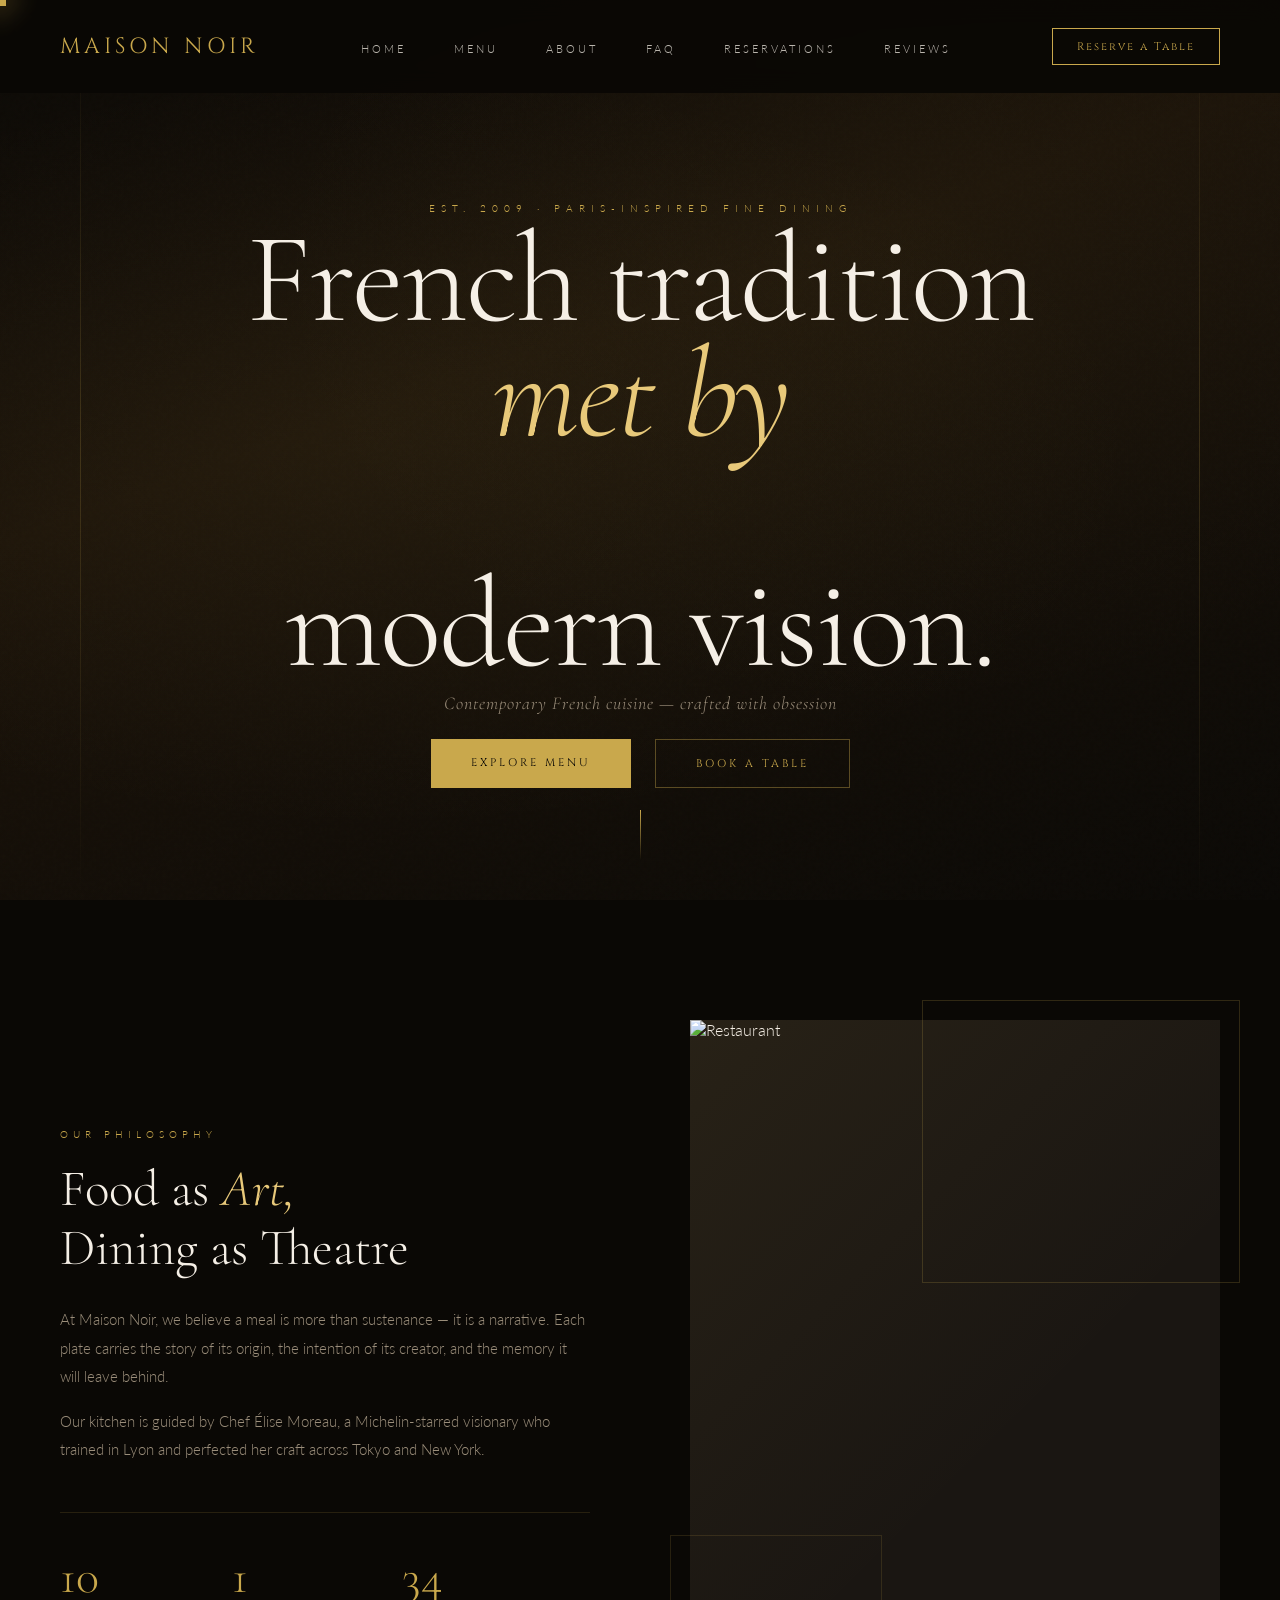
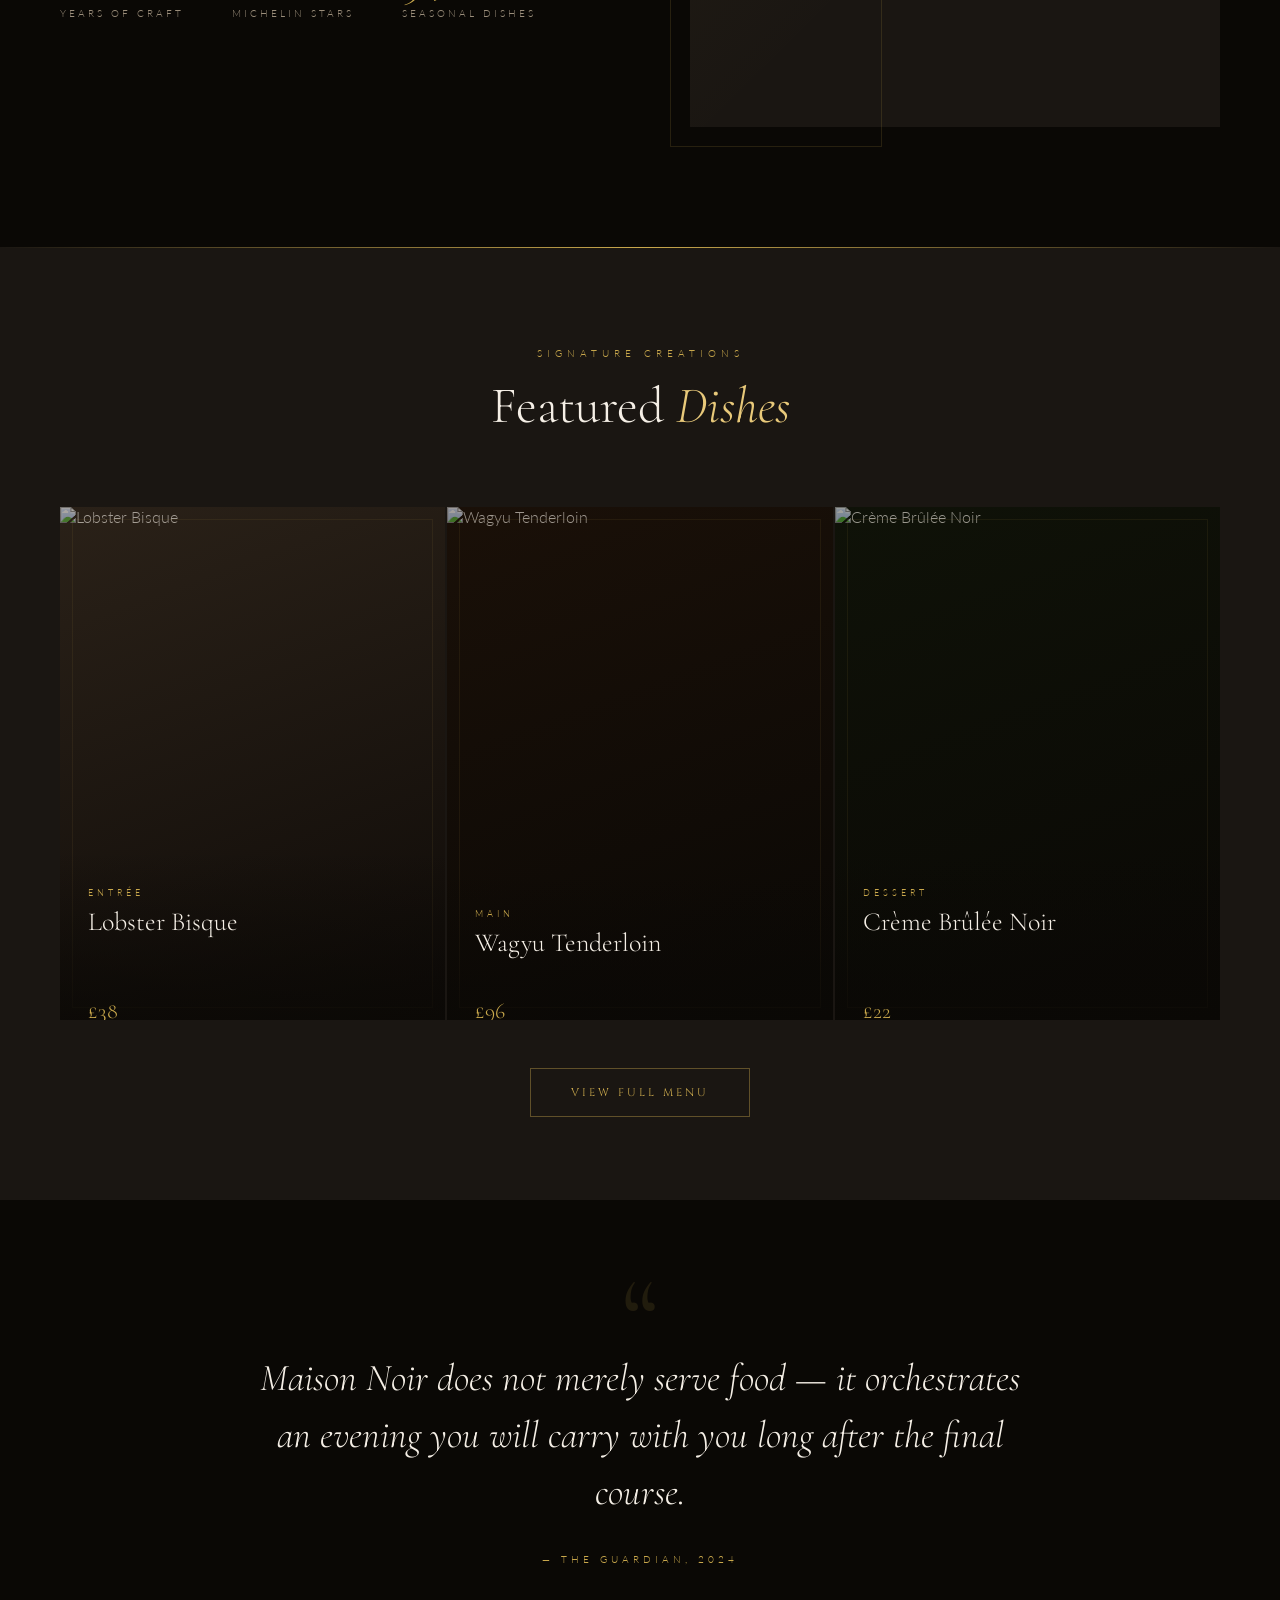
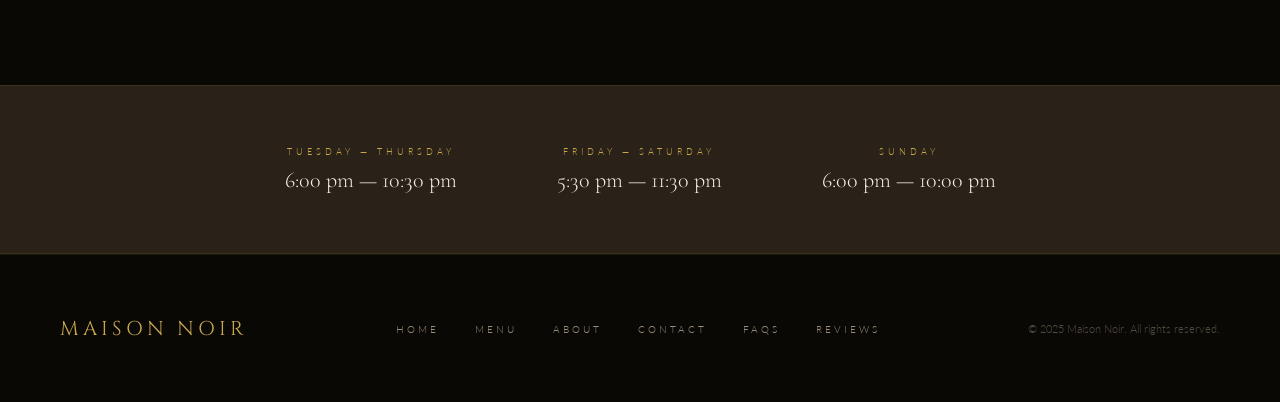
==== index.html @ 76b6efec "Add files via upload" ====
<!DOCTYPE html>
<html lang="en">
<head>
  <meta charset="UTF-8" />
  <meta name="viewport" content="width=device-width, initial-scale=1.0"/>
  <title>Maison Noir — Fine Dining</title>
  <link href="https://fonts.googleapis.com/css2?family=Cormorant+Garamond:ital,wght@0,300;0,400;0,600;1,300;1,400&family=Cinzel:wght@400;600&family=Lato:wght@300;400&display=swap" rel="stylesheet"/>
  <link rel="icon" type="image/png" href="images/Icon.png"/>
  <style>
    *, *::before, *::after { margin: 0; padding: 0; box-sizing: border-box; }

    :root {
      --black: #0a0805;
      --charcoal: #1a1612;
      --dark: #2a2118;
      --gold: #c9a84c;
      --gold-light: #e8c97a;
      --cream: #f5efe6;
      --white: #fdf8f2;
      --text-muted: #9a8d7a;
    }

    html { scroll-behavior: smooth; }

    body {
      background: var(--black);
      color: var(--cream);
      font-family: 'Lato', sans-serif;
      font-weight: 300;
      overflow-x: hidden;
    }

    /* Custom Cursor */
    .cursor { position: fixed; width: 12px; height: 12px; background: var(--gold); border-radius: 0; pointer-events: none; z-index: 9999; transform: translate(-50%,-50%); transition: width .3s, height .3s; }
    .cursor-ring {
    position: fixed;
    width: 36px;
    height: 36px;
    background: rgba(201,168,76,0.18);
    filter: blur(10px);
    pointer-events: none;
    z-index: 9998;
    transform: translate(-50%, -50%) rotate(45deg);
    opacity: 0.75;
    border-radius: 0;
  }


    /* NAV */
    nav {
      position: fixed;
      top: 0;
      left: 0;
      right: 0;
      z-index: 100;
      display: flex;
      justify-content: space-between;
      align-items: center;
      padding: 28px 60px;
      background: rgba(10,8,5,0.95);
      backdrop-filter: blur(12px);
      min-height: 80px;
    }
    nav.scrolled {
      background: rgba(10,8,5,0.95);
      backdrop-filter: blur(12px);
      padding: 18px 60px;
      border-bottom: 1px solid rgba(201,168,76,0.15);
    }
    .nav-logo {
      font-family: 'Cinzel', serif;
      font-size: 22px;
      letter-spacing: 4px;
      color: var(--gold);
      text-decoration: none;
    }
    .nav-links {
      display: flex;
      gap: 48px;
      list-style: none;
    }
    .nav-links a {
      font-family: 'Lato', sans-serif;
      font-size: 11px;
      letter-spacing: 3px;
      text-transform: uppercase;
      color: var(--cream);
      text-decoration: none;
      opacity: 0.75;
      transition: opacity 0.3s, color 0.3s;
      position: relative;
    }
    .nav-links a::after {
      content: '';
      position: absolute;
      bottom: -4px; left: 0; right: 0;
      height: 1px;
      background: var(--gold);
      transform: scaleX(0);
      transition: transform 0.3s;
    }
    .nav-links a:hover { opacity: 1; color: var(--gold); }
    .nav-links a:hover::after { transform: scaleX(1); }
    .nav-reserve {
      font-family: 'Cinzel', serif;
      font-size: 11px;
      letter-spacing: 2px;
      color: var(--gold);
      border: 1px solid var(--gold);
      padding: 10px 24px;
      text-decoration: none;
      transition: background 0.3s, color 0.3s;
    }
    .nav-reserve:hover { background: var(--gold); color: var(--black); }

    /* HERO */
    .hero {
      position: relative;
      height: 100vh;
      display: flex;
      align-items: center;
      justify-content: center;
      overflow: hidden;
      padding-top: 90px;
    }
    .hero-bg {
      position: absolute;
      inset: 0;
      background:
        radial-gradient(ellipse at 30% 50%, rgba(201,168,76,0.06) 0%, transparent 60%),
        radial-gradient(ellipse at 70% 30%, rgba(201,168,76,0.04) 0%, transparent 50%),
        linear-gradient(160deg, #0a0805 0%, #1a1208 40%, #0a0805 100%);
    }
    .hero-grain {
      position: absolute;
      inset: 0;
      background-image: url("data:image/svg+xml,%3Csvg viewBox='0 0 256 256' xmlns='http://www.w3.org/2000/svg'%3E%3Cfilter id='noise'%3E%3CfeTurbulence type='fractalNoise' baseFrequency='0.9' numOctaves='4' stitchTiles='stitch'/%3E%3C/filter%3E%3Crect width='100%25' height='100%25' filter='url(%23noise)' opacity='0.04'/%3E%3C/svg%3E");
      opacity: 0.4;
    }
    .hero-line-left, .hero-line-right {
      position: absolute;
      top: 0; bottom: 0;
      width: 1px;
      background: linear-gradient(to bottom, transparent, rgba(201,168,76,0.2), transparent);
      animation: lineFade 3s ease-in-out infinite alternate;
    }
    .hero-line-left { left: 80px; }
    .hero-line-right { right: 80px; animation-delay: 1.5s; }
    @keyframes lineFade { from { opacity: 0.3; } to { opacity: 0.8; } }

    .hero-content {
      position: relative;
      text-align: center;
      z-index: 2;
    }
    .hero-eyebrow {
      font-family: 'Lato', sans-serif;
      font-size: 10px;
      letter-spacing: 6px;
      text-transform: uppercase;
      color: var(--gold);
      opacity: 0;
      animation: fadeUp 1s ease 0.3s forwards;
    }
    .hero-title {
      font-family: 'Cormorant Garamond', serif;
      font-size: clamp(72px, 10vw, 130px);
      font-weight: 300;
      line-height: 0.9;
      letter-spacing: -2px;
      margin: 8px 0;
    }
    .hero-title em {
      font-style: italic;
      color: var(--gold-light);
      display: block;
    }
    .hero-sub {
      font-family: 'Cormorant Garamond', serif;
      font-size: 18px;
      font-style: italic;
      color: var(--text-muted);
      letter-spacing: 1px;
      margin: 10px 0 25px;
    }
    .hero-cta {
      display: inline-flex;
      gap: 24px;
      opacity: 0;
      animation: fadeUp 1s ease 1.2s forwards;
    }
    .btn-primary {
      font-family: 'Cinzel', serif;
      font-size: 11px;
      letter-spacing: 3px;
      text-transform: uppercase;
      background: var(--gold);
      color: var(--black);
      padding: 16px 40px;
      text-decoration: none;
      transition: background 0.3s, transform 0.3s;
    }
    .btn-primary:hover { background: var(--gold-light); transform: translateY(-2px); }
    .btn-ghost {
      font-family: 'Cinzel', serif;
      font-size: 11px;
      letter-spacing: 3px;
      text-transform: uppercase;
      border: 1px solid rgba(201,168,76,0.4);
      color: var(--gold);
      padding: 16px 40px;
      text-decoration: none;
      transition: border-color 0.3s, background 0.3s;
    }
    .btn-ghost:hover { border-color: var(--gold); background: rgba(201,168,76,0.05); }

    .hero-scroll {
      position: absolute;
      bottom: 40px;
      left: 50%;
      transform: translateX(-50%);
      display: flex;
      flex-direction: column;
      align-items: center;
      gap: 8px;
      opacity: 0;
      animation: fadeUp 1s ease 1.8s forwards;
    }
    .hero-scroll span {
      font-size: 9px;
      letter-spacing: 4px;
      text-transform: uppercase;
      color: var(--text-muted);
    }
    .scroll-line {
      width: 1px;
      height: 50px;
      background: linear-gradient(to bottom, var(--gold), transparent);
      animation: scrollPulse 2s ease-in-out infinite;
    }
    @keyframes scrollPulse { 0%,100%{opacity:0.3} 50%{opacity:1} }
    @keyframes fadeUp { from{opacity:0;transform:translateY(30px)} to{opacity:1;transform:translateY(0)} }

    /* DIVIDER */
    .ornament {
      text-align: center;
      margin: 20px 0;
      color: var(--gold);
      font-size: 20px;
      opacity: 0.6;
    }

    /* ABOUT SECTION */
    .section-about {
      padding: 120px 60px;
      display: grid;
      grid-template-columns: 1fr 1fr;
      gap: 100px;
      align-items: center;
      max-width: 1300px;
      margin: 0 auto;
    }
    .about-label {
      font-size: 10px;
      letter-spacing: 5px;
      text-transform: uppercase;
      color: var(--gold);
      margin-bottom: 20px;
    }
    .about-heading {
      font-family: 'Cormorant Garamond', serif;
      font-size: clamp(38px, 4vw, 58px);
      font-weight: 300;
      line-height: 1.15;
      margin-bottom: 28px;
    }
    .about-heading em { font-style: italic; color: var(--gold-light); }
    .about-text {
      font-size: 15px;
      line-height: 1.9;
      color: var(--text-muted);
      margin-bottom: 16px;
    }
    .about-stats {
      display: flex;
      gap: 48px;
      margin-top: 48px;
      padding-top: 40px;
      border-top: 1px solid rgba(201,168,76,0.15);
    }
    .stat-num {
      font-family: 'Cormorant Garamond', serif;
      font-size: 48px;
      font-weight: 300;
      color: var(--gold);
      line-height: 1;
    }
    .stat-label { font-size: 10px; letter-spacing: 3px; text-transform: uppercase; color: var(--text-muted); margin-top: 6px; }
    .about-img-wrap {
      position: relative;
    }
    .about-img-box {
      width: 100%;
      aspect-ratio: 3/4;
      background: var(--charcoal);
      position: relative;
      overflow: hidden;
    }
    .about-img-box::before {
      content: '';
      position: absolute;
      inset: 0;
      background: linear-gradient(135deg, rgba(201,168,76,0.08) 0%, transparent 60%);
    }
    .about-img-inner {
      position: absolute;
      inset: 0;
      display: flex;
      align-items: center;
      justify-content: center;
      font-family: 'Cormorant Garamond', serif;
      font-size: 80px;
      color: rgba(201,168,76,0.08);
    }
    .about-img-accent {
      position: absolute;
      top: -20px; right: -20px;
      width: 60%;
      height: 40%;
      border: 1px solid rgba(201,168,76,0.2);
      pointer-events: none;
    }
    .about-img-accent2 {
      position: absolute;
      bottom: -20px; left: -20px;
      width: 40%;
      height: 30%;
      border: 1px solid rgba(201,168,76,0.15);
    }

    /* FEATURED DISHES */
    .section-dishes {
      padding: 100px 60px;
      background: var(--charcoal);
      position: relative;
    }
    .section-dishes::before {
      content: '';
      position: absolute;
      top: 0; left: 0; right: 0;
      height: 1px;
      background: linear-gradient(to right, transparent, var(--gold), transparent);
    }
    .section-header {
      text-align: center;
      margin-bottom: 70px;
    }
    .section-label {
      font-size: 10px;
      letter-spacing: 5px;
      text-transform: uppercase;
      color: var(--gold);
      margin-bottom: 16px;
    }
    .section-title {
      font-family: 'Cormorant Garamond', serif;
      font-size: clamp(38px, 4vw, 58px);
      font-weight: 300;
    }
    .section-title em { font-style: italic; color: var(--gold-light); }

    .dishes-grid {
      display: grid;
      grid-template-columns: repeat(3, 1fr);
      gap: 2px;
      max-width: 1200px;
      margin: 0 auto;
    }
    .dish-card {
      position: relative;
      aspect-ratio: 3/4;
      background: var(--dark);
      overflow: hidden;
      cursor: pointer;
    }
    .dish-bg {
      position: absolute;
      inset: 0;
      background: linear-gradient(160deg, var(--dark), #0f0b08);
      transition: transform 0.6s ease;
    }
    .dish-card:hover .dish-bg { transform: scale(1.05); }
    .dish-emoji {
      position: absolute;
      top: 50%; left: 50%;
      transform: translate(-50%, -60%);
      font-size: 80px;
      opacity: 0.15;
      transition: opacity 0.4s, transform 0.4s;
    }
    .dish-card:hover .dish-emoji { opacity: 0.25; transform: translate(-50%, -62%) scale(1.1); }
    .dish-overlay {
      position: absolute;
      bottom: 0; left: 0; right: 0;
      padding: 36px 28px;
      background: linear-gradient(to top, rgba(10,8,5,0.95) 0%, transparent 100%);
      transform: translateY(40px);
      transition: transform 0.4s ease;
    }
    .dish-card:hover .dish-overlay { transform: translateY(0); }
    .dish-category { font-size: 9px; letter-spacing: 4px; text-transform: uppercase; color: var(--gold); margin-bottom: 8px; }
    .dish-name { font-family: 'Cormorant Garamond', serif; font-size: 26px; font-weight: 300; margin-bottom: 8px; }
    .dish-desc { font-size: 13px; color: var(--text-muted); line-height: 1.6; opacity: 0; transition: opacity 0.3s 0.1s; }
    .dish-card:hover .dish-desc { opacity: 1; }
    .dish-price { font-family: 'Cormorant Garamond', serif; font-size: 22px; color: var(--gold); margin-top: 12px; }
    .dish-border {
      position: absolute;
      inset: 12px;
      border: 1px solid rgba(201,168,76,0.08);
      pointer-events: none;
      transition: border-color 0.4s;
    }
    .dish-card:hover .dish-border { border-color: rgba(201,168,76,0.25); }

    /* TESTIMONIAL */
    .section-quote {
      padding: 120px 60px;
      text-align: center;
      position: relative;
    }
    .quote-mark {
      font-family: 'Cormorant Garamond', serif;
      font-size: 120px;
      color: var(--gold);
      opacity: 0.12;
      line-height: 0;
      display: block;
      margin-bottom: 30px;
    }
    .quote-text {
      font-family: 'Cormorant Garamond', serif;
      font-size: clamp(24px, 3vw, 38px);
      font-style: italic;
      font-weight: 300;
      max-width: 800px;
      margin: 0 auto 32px;
      line-height: 1.5;
    }
    .quote-author {
      font-size: 10px;
      letter-spacing: 4px;
      text-transform: uppercase;
      color: var(--gold);
    }

    /* HOURS BAND */
    .hours-band {
      background: var(--dark);
      border-top: 1px solid rgba(201,168,76,0.1);
      border-bottom: 1px solid rgba(201,168,76,0.1);
      padding: 60px;
      display: flex;
      justify-content: center;
      gap: 100px;
    }
    .hours-item { text-align: center; }
    .hours-day { font-size: 9px; letter-spacing: 4px; text-transform: uppercase; color: var(--gold); margin-bottom: 10px; }
    .hours-time { font-family: 'Cormorant Garamond', serif; font-size: 22px; font-weight: 300; }

    /* FOOTER */
    footer {
      background: var(--black);
      border-top: 1px solid rgba(201,168,76,0.1);
      padding: 60px;
      display: flex;
      justify-content: space-between;
      align-items: center;
    }
    .footer-logo {
      font-family: 'Cinzel', serif;
      font-size: 20px;
      letter-spacing: 4px;
      color: var(--gold);
    }
    .footer-links { display: flex; gap: 36px; }
    .footer-links a {
      font-size: 10px;
      letter-spacing: 3px;
      text-transform: uppercase;
      color: var(--text-muted);
      text-decoration: none;
      transition: color 0.3s;
    }
    .footer-links a:hover { color: var(--gold); }
    .footer-copy { font-size: 11px; color: var(--text-muted); opacity: 0.5; }

    /* REVEAL ANIMATIONS */
    .reveal { opacity: 0; transform: translateY(40px); transition: opacity 0.8s ease, transform 0.8s ease; }
    .reveal.visible { opacity: 1; transform: translateY(0); }
  </style>
</head>
<body>

  <div class="cursor" id="cursor"></div>
  <div class="cursor-ring" id="cursorRing"></div>

  <!-- NAV -->
  <nav id="nav">
    <a href="index.html" class="nav-logo">MAISON NOIR</a>
    <ul class="nav-links">
      <li><a href="index.html">Home</a></li>
      <li><a href="menu.html">Menu</a></li>
      <li><a href="about.html">About</a></li>
      <li><a href="faq.html">FAQ</a></li>
      <li><a href="contact.html">Reservations</a></li>
      <li><a href="reviews.html">Reviews</a></li>
    </ul>
    <a href="contact.html" class="nav-reserve">Reserve a Table</a>

  </nav>

  <!-- HERO -->
  <section class="hero">
    <div class="hero-bg"></div>
    <div class="hero-grain"></div>
    <div class="hero-line-left"></div>
    <div class="hero-line-right"></div>
    <div class="hero-content">
      <p class="hero-eyebrow">Est. 2009 · Paris-Inspired Fine Dining</p>
      <h1 class="hero-title">
        French tradition<br>
        <em>met by</em><br>
        modern vision.
      </h1>
      <p class="hero-sub">Contemporary French cuisine — crafted with obsession</p>
      <div class="hero-cta">
        <a href="menu.html" class="btn-primary">Explore Menu</a>
        <a href="contact.html" class="btn-ghost">Book a Table</a>
      </div>
    </div>
    <div class="hero-scroll">
      <div class="scroll-line"></div>
    </div>
  </section>

  <!-- ABOUT TEASER -->
  <section class="section-about reveal">
    <div class="about-text-col">
      <p class="about-label">Our Philosophy</p>
      <h2 class="about-heading">Food as <em>Art,</em><br>Dining as Theatre</h2>
      <p class="about-text">At Maison Noir, we believe a meal is more than sustenance — it is a narrative. Each plate carries the story of its origin, the intention of its creator, and the memory it will leave behind.</p>
      <p class="about-text">Our kitchen is guided by Chef Élise Moreau, a Michelin-starred visionary who trained in Lyon and perfected her craft across Tokyo and New York.</p>
      <div class="about-stats">
        <div>
          <div class="stat-num" id="stat1">0</div>
          <div class="stat-label">Years of Craft</div>
        </div>
        <div>
          <div class="stat-num" id="stat2">0</div>
          <div class="stat-label">Michelin Stars</div>
        </div>
        <div>
          <div class="stat-num" id="stat3">0</div>
          <div class="stat-label">Seasonal Dishes</div>
        </div>
      </div>
    </div>
    <div class="about-img-wrap">
      <div class="about-img-box">
         <img src="images\home.jpeg" alt="Restaurant" style="width:100%; height:100%; object-fit:cover; position:absolute; inset:0;"/>
      </div>
      <div class="about-img-accent"></div>
      <div class="about-img-accent2"></div>
    </div>
  </section>

  <!-- FEATURED DISHES -->
  <section class="section-dishes">
    <div class="section-header reveal">
      <p class="section-label">Signature Creations</p>
      <h2 class="section-title">Featured <em>Dishes</em></h2>
    </div>
    <div class="dishes-grid reveal">
      <div class="dish-card">
        <div class="dish-bg"></div>
        <img src="images\Lobster bisque.jpeg" alt="Lobster Bisque" style="position:absolute; inset:0; width:100%; height:100%; object-fit:cover; opacity:0.6;"/>
        <div class="dish-border"></div>
        <div class="dish-overlay">
          <p class="dish-category">Entrée</p>
          <h3 class="dish-name">Lobster Bisque</h3>
          <p class="dish-desc">Normandy lobster, saffron cream, micro herbs, caviar pearl</p>
          <div class="dish-price">£38</div>
        </div>
      </div>
      <div class="dish-card">
        <div class="dish-bg" style="background:linear-gradient(160deg,#1a1008,#0a0805)"></div>
        <img src="images\wagyu tenderloin.jpeg" alt="Wagyu Tenderloin" style="position:absolute; inset:0; width:100%; height:100%; object-fit:cover; opacity:0.6;"/>
        <div class="dish-border"></div>
        <div class="dish-overlay">
          <p class="dish-category">Main</p>
          <h3 class="dish-name">Wagyu Tenderloin</h3>
          <p class="dish-desc">A5 Japanese Wagyu, truffle jus, bone marrow, wild garlic</p>
          <div class="dish-price">£96</div>
        </div>
      </div>
      <div class="dish-card">
        <div class="dish-bg" style="background:linear-gradient(160deg,#0f1208,#0a0805)"></div>
        <img src="images\creme brulee noir.jpeg" alt="Crème Brûlée Noir" style="position:absolute; inset:0; width:100%; height:100%; object-fit:cover; opacity:0.6;"/>
        <div class="dish-border"></div>
        <div class="dish-overlay">
          <p class="dish-category">Dessert</p>
          <h3 class="dish-name">Crème Brûlée Noir</h3>
          <p class="dish-desc">Dark chocolate crème, activated charcoal, gold leaf, bergamot</p>
          <div class="dish-price">£22</div>
        </div>
      </div>
    </div>
    <div style="text-align:center;margin-top:60px" class="reveal">
      <a href="menu.html" class="btn-ghost">View Full Menu</a>
    </div>
  </section>

  <!-- QUOTE -->
  <section class="section-quote reveal">
    <span class="quote-mark">&ldquo;</span>
    <p class="quote-text">Maison Noir does not merely serve food — it orchestrates an evening you will carry with you long after the final course.</p>
    <p class="quote-author">— The Guardian, 2024</p>
  </section>

  <!-- HOURS -->
  <div class="hours-band reveal">
    <div class="hours-item">
      <p class="hours-day">Tuesday — Thursday</p>
      <p class="hours-time">6:00 pm — 10:30 pm</p>
    </div>
    <div class="hours-item">
      <p class="hours-day">Friday — Saturday</p>
      <p class="hours-time">5:30 pm — 11:30 pm</p>
    </div>
    <div class="hours-item">
      <p class="hours-day">Sunday</p>
      <p class="hours-time">6:00 pm — 10:00 pm</p>
    </div>
  </div>

  <!-- FOOTER -->
  <footer>
    <div class="footer-logo">MAISON NOIR</div>
    <div class="footer-links">
      <a href="index.html">Home</a>
      <a href="menu.html">Menu</a>
      <a href="about.html">About</a>
      <a href="contact.html">Contact</a>
      <a href="faq.html">FAQs</a>
      <a href="reviews.html">Reviews</a>
    </div>
    <p class="footer-copy">©️ 2025 Maison Noir. All rights reserved.</p>
  </footer>

  <script>
    // Custom cursor
    const cursor = document.getElementById('cursor');
    const ring = document.getElementById('cursorRing');
    let mx = 0, my = 0, rx = 0, ry = 0;
    document.addEventListener('mousemove', e => { mx = e.clientX; my = e.clientY; cursor.style.left = mx+'px'; cursor.style.top = my+'px'; });
    function animateRing() { rx += (mx - rx) * 0.12; ry += (my - ry) *.12; ring.style.left = rx+'px'; ring.style.top = ry+'px'; requestAnimationFrame(animateRing); }
    animateRing();
    document.querySelectorAll('a, button').forEach(el => {
      el.addEventListener('mouseenter', () => { cursor.style.width='6px'; cursor.style.height='6px'; ring.style.width='60px'; ring.style.height='60px'; ring.style.opacity='0.8'; });
      el.addEventListener('mouseleave', () => { cursor.style.width='12px'; cursor.style.height='12px'; ring.style.width='40px'; ring.style.height='40px'; ring.style.opacity='0.5'; });
    });

    // Nav scroll
    const nav = document.getElementById('nav');
    window.addEventListener('scroll', () => { nav.classList.toggle('scrolled', window.scrollY > 60); });

    // Reveal on scroll
    const reveals = document.querySelectorAll('.reveal');
    const observer = new IntersectionObserver((entries) => {
      entries.forEach(e => { if(e.isIntersecting) { e.target.classList.add('visible'); } });
    }, { threshold: 0.15 });
    reveals.forEach(r => observer.observe(r));

    // Animated counters
    function animateCount(el, target, duration = 1800) {
      let start = null;
      function step(timestamp) {
        if (!start) start = timestamp;
        const progress = Math.min((timestamp - start) / duration, 1);
        el.textContent = Math.floor(progress * target);
        if (progress < 1) requestAnimationFrame(step);
        else el.textContent = target;
      }
      requestAnimationFrame(step);
    }
    const statsObserver = new IntersectionObserver(entries => {
      entries.forEach(e => {
        if (e.isIntersecting) {
          animateCount(document.getElementById('stat1'), 15);
          animateCount(document.getElementById('stat2'), 2);
          animateCount(document.getElementById('stat3'), 48);
          statsObserver.disconnect();
        }
      });
    }, { threshold: 0.5 });
    statsObserver.observe(document.querySelector('.about-stats'));
  </script>
</body>
</html>
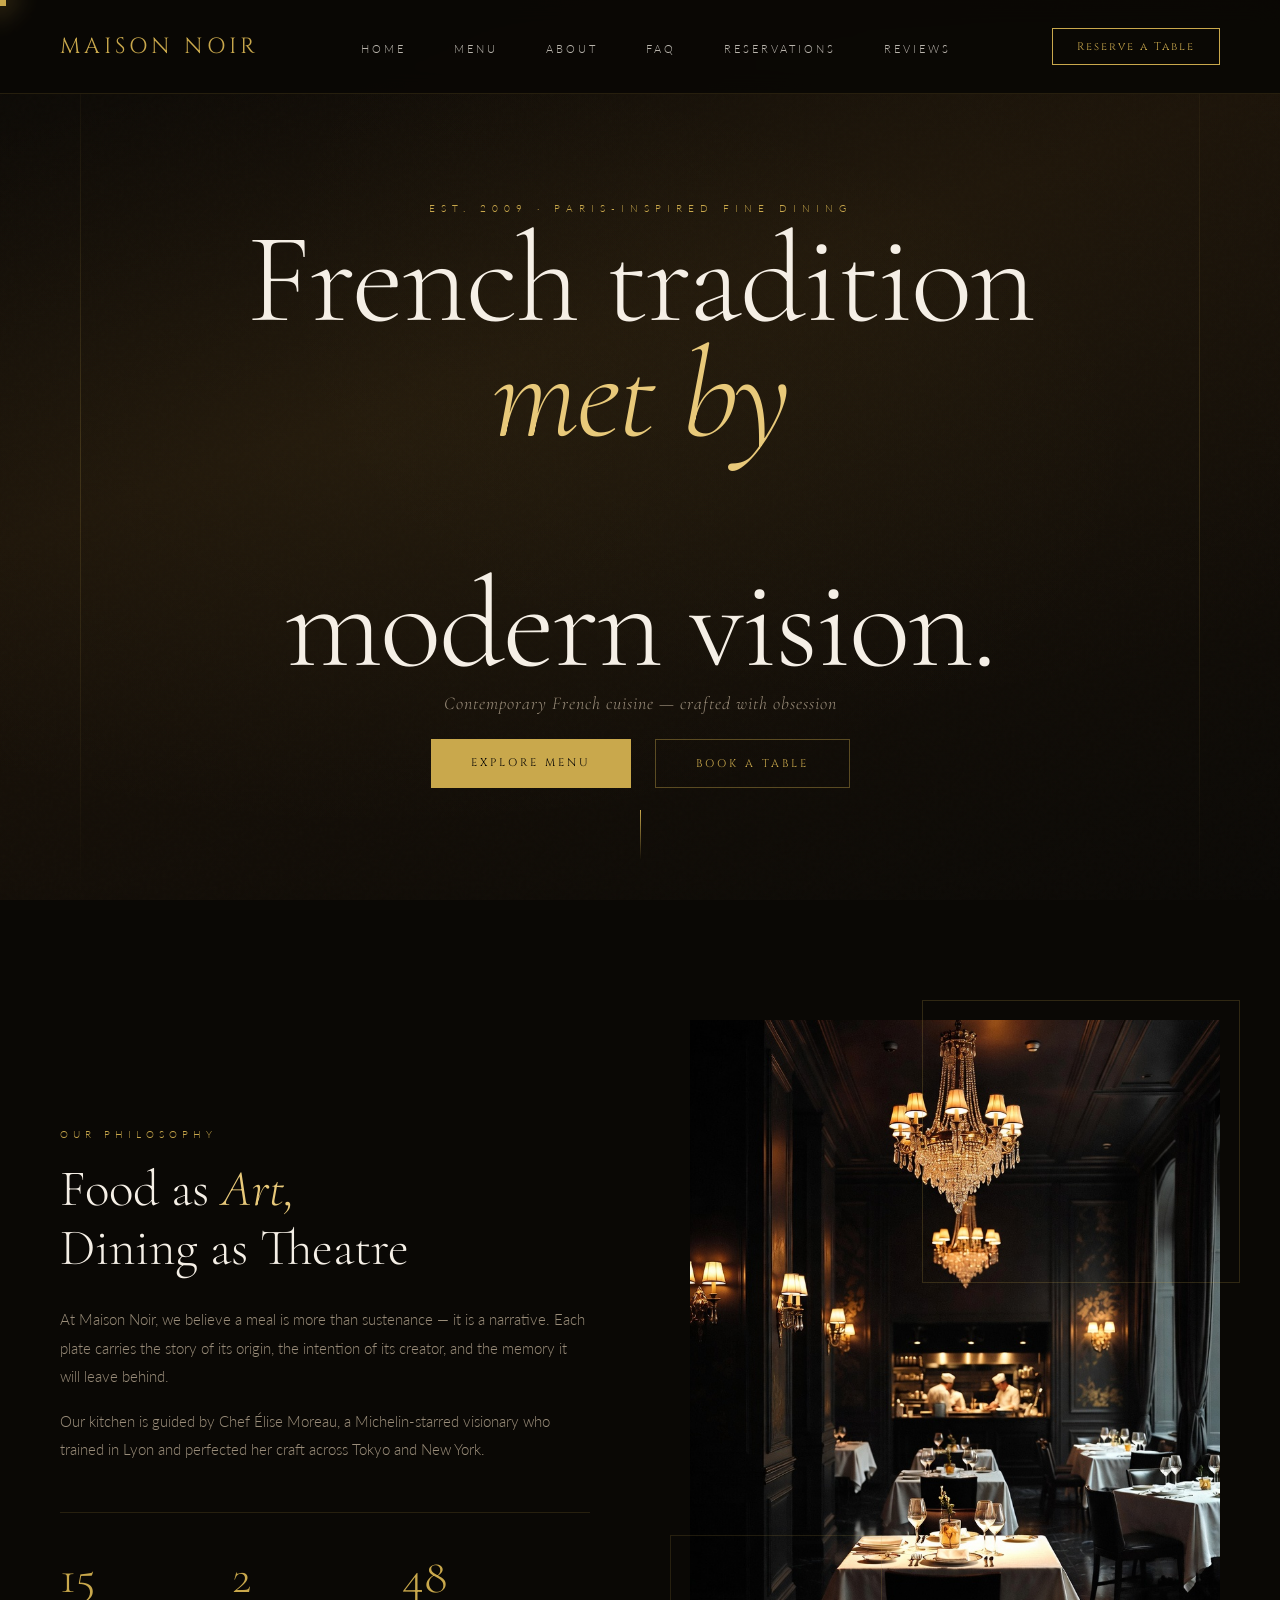
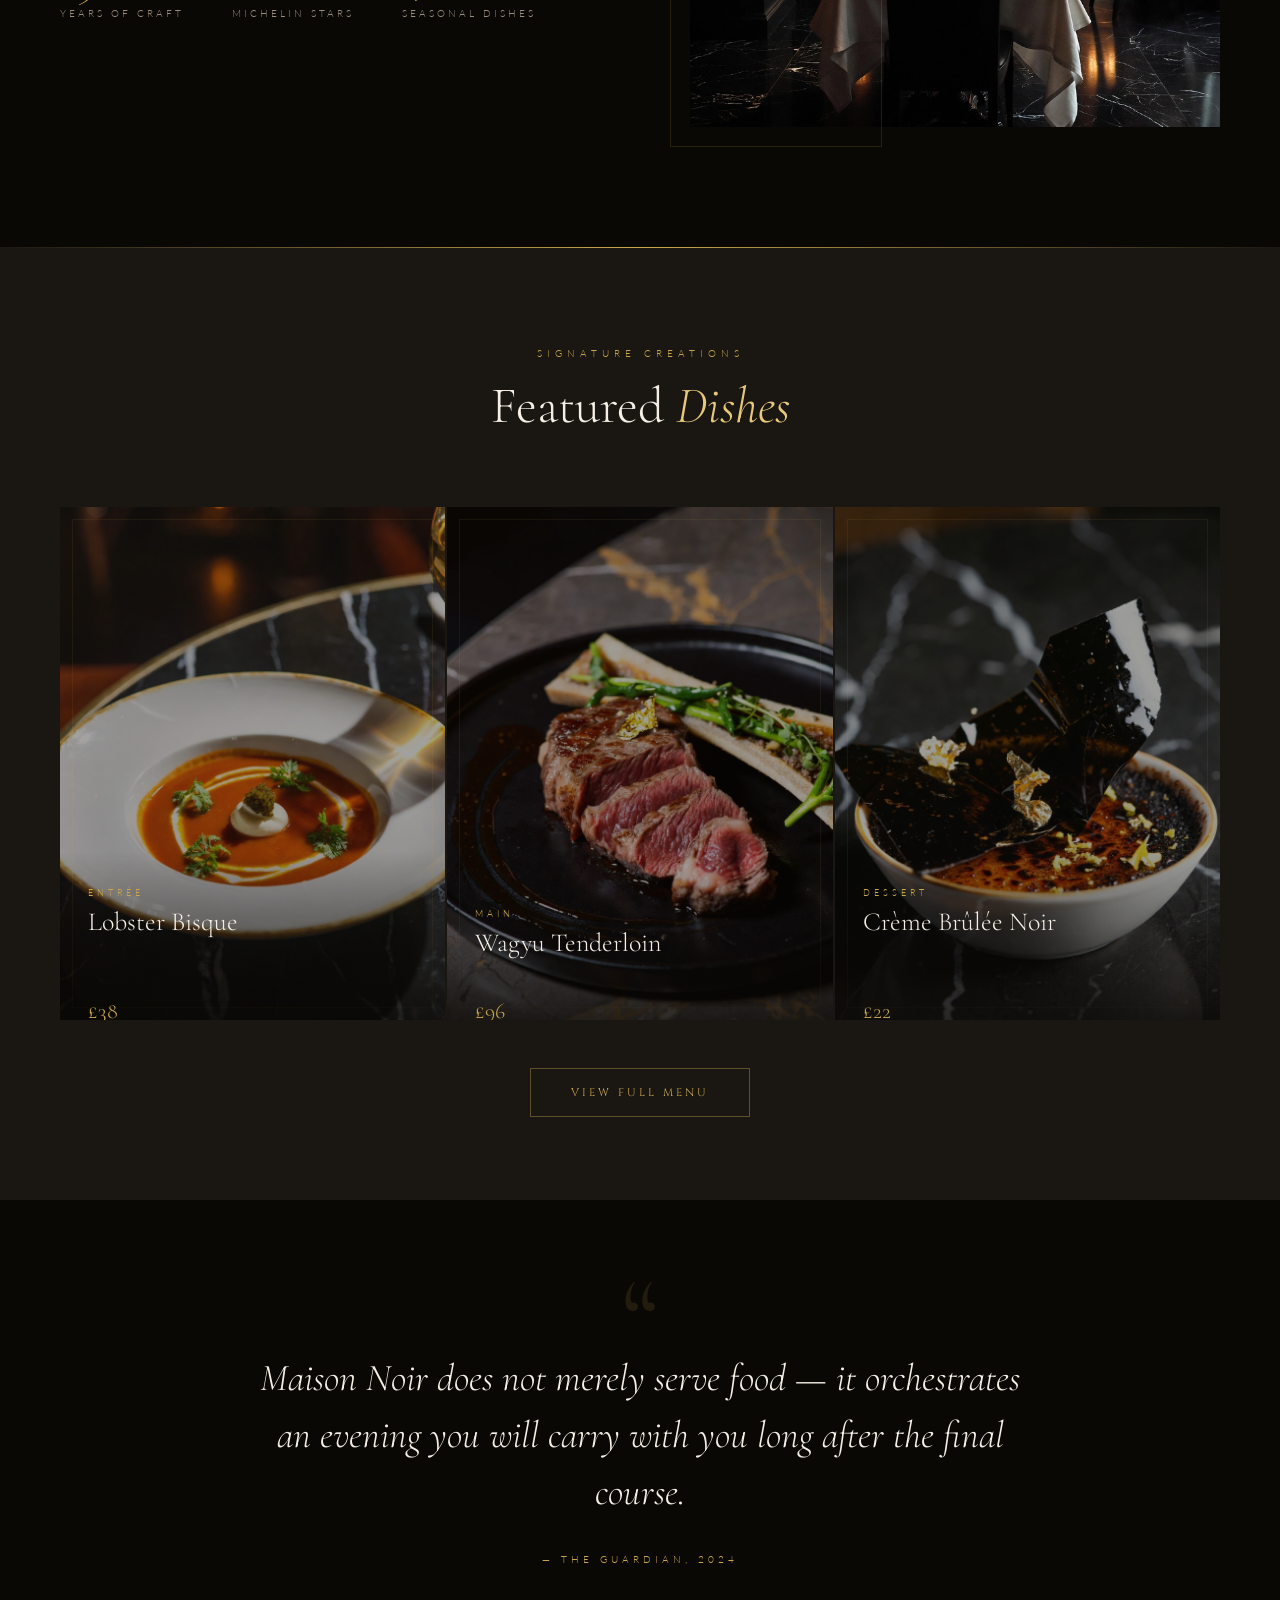
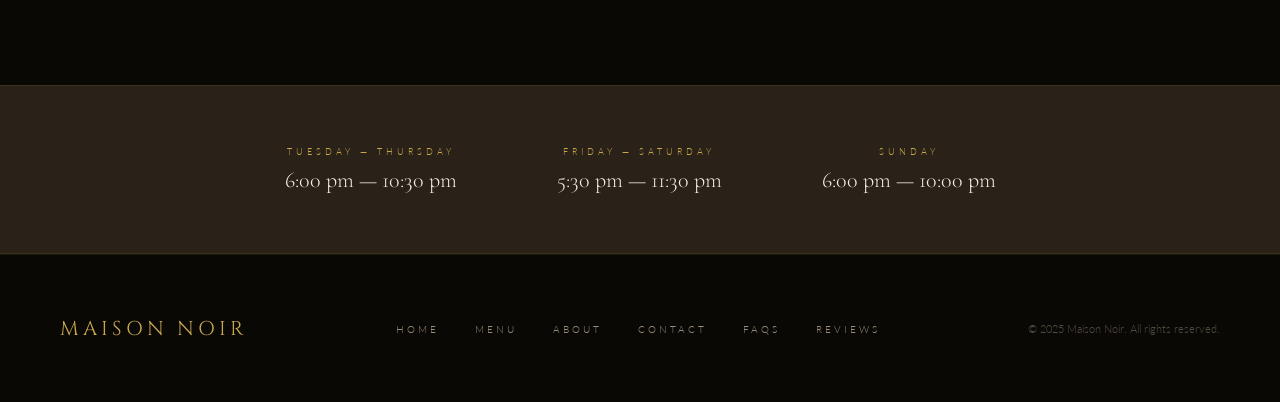
==== commit 3785dbad: "Add files via upload" ====
--- a/index.html
+++ b/index.html
@@ -1,709 +1,218 @@
-<!DOCTYPE html>
-<html lang="en">
-<head>
-  <meta charset="UTF-8" />
-  <meta name="viewport" content="width=device-width, initial-scale=1.0"/>
-  <title>Maison Noir — Fine Dining</title>
-  <link href="https://fonts.googleapis.com/css2?family=Cormorant+Garamond:ital,wght@0,300;0,400;0,600;1,300;1,400&family=Cinzel:wght@400;600&family=Lato:wght@300;400&display=swap" rel="stylesheet"/>
-  <link rel="icon" type="image/png" href="images/Icon.png"/>
-  <style>
-    *, *::before, *::after { margin: 0; padding: 0; box-sizing: border-box; }
-
-    :root {
-      --black: #0a0805;
-      --charcoal: #1a1612;
-      --dark: #2a2118;
-      --gold: #c9a84c;
-      --gold-light: #e8c97a;
-      --cream: #f5efe6;
-      --white: #fdf8f2;
-      --text-muted: #9a8d7a;
-    }
-
-    html { scroll-behavior: smooth; }
-
-    body {
-      background: var(--black);
-      color: var(--cream);
-      font-family: 'Lato', sans-serif;
-      font-weight: 300;
-      overflow-x: hidden;
-    }
-
-    /* Custom Cursor */
-    .cursor { position: fixed; width: 12px; height: 12px; background: var(--gold); border-radius: 0; pointer-events: none; z-index: 9999; transform: translate(-50%,-50%); transition: width .3s, height .3s; }
-    .cursor-ring {
-    position: fixed;
-    width: 36px;
-    height: 36px;
-    background: rgba(201,168,76,0.18);
-    filter: blur(10px);
-    pointer-events: none;
-    z-index: 9998;
-    transform: translate(-50%, -50%) rotate(45deg);
-    opacity: 0.75;
-    border-radius: 0;
-  }
-
-
-    /* NAV */
-    nav {
-      position: fixed;
-      top: 0;
-      left: 0;
-      right: 0;
-      z-index: 100;
-      display: flex;
-      justify-content: space-between;
-      align-items: center;
-      padding: 28px 60px;
-      background: rgba(10,8,5,0.95);
-      backdrop-filter: blur(12px);
-      min-height: 80px;
-    }
-    nav.scrolled {
-      background: rgba(10,8,5,0.95);
-      backdrop-filter: blur(12px);
-      padding: 18px 60px;
-      border-bottom: 1px solid rgba(201,168,76,0.15);
-    }
-    .nav-logo {
-      font-family: 'Cinzel', serif;
-      font-size: 22px;
-      letter-spacing: 4px;
-      color: var(--gold);
-      text-decoration: none;
-    }
-    .nav-links {
-      display: flex;
-      gap: 48px;
-      list-style: none;
-    }
-    .nav-links a {
-      font-family: 'Lato', sans-serif;
-      font-size: 11px;
-      letter-spacing: 3px;
-      text-transform: uppercase;
-      color: var(--cream);
-      text-decoration: none;
-      opacity: 0.75;
-      transition: opacity 0.3s, color 0.3s;
-      position: relative;
-    }
-    .nav-links a::after {
-      content: '';
-      position: absolute;
-      bottom: -4px; left: 0; right: 0;
-      height: 1px;
-      background: var(--gold);
-      transform: scaleX(0);
-      transition: transform 0.3s;
-    }
-    .nav-links a:hover { opacity: 1; color: var(--gold); }
-    .nav-links a:hover::after { transform: scaleX(1); }
-    .nav-reserve {
-      font-family: 'Cinzel', serif;
-      font-size: 11px;
-      letter-spacing: 2px;
-      color: var(--gold);
-      border: 1px solid var(--gold);
-      padding: 10px 24px;
-      text-decoration: none;
-      transition: background 0.3s, color 0.3s;
-    }
-    .nav-reserve:hover { background: var(--gold); color: var(--black); }
-
-    /* HERO */
-    .hero {
-      position: relative;
-      height: 100vh;
-      display: flex;
-      align-items: center;
-      justify-content: center;
-      overflow: hidden;
-      padding-top: 90px;
-    }
-    .hero-bg {
-      position: absolute;
-      inset: 0;
-      background:
-        radial-gradient(ellipse at 30% 50%, rgba(201,168,76,0.06) 0%, transparent 60%),
-        radial-gradient(ellipse at 70% 30%, rgba(201,168,76,0.04) 0%, transparent 50%),
-        linear-gradient(160deg, #0a0805 0%, #1a1208 40%, #0a0805 100%);
-    }
-    .hero-grain {
-      position: absolute;
-      inset: 0;
-      background-image: url("data:image/svg+xml,%3Csvg viewBox='0 0 256 256' xmlns='http://www.w3.org/2000/svg'%3E%3Cfilter id='noise'%3E%3CfeTurbulence type='fractalNoise' baseFrequency='0.9' numOctaves='4' stitchTiles='stitch'/%3E%3C/filter%3E%3Crect width='100%25' height='100%25' filter='url(%23noise)' opacity='0.04'/%3E%3C/svg%3E");
-      opacity: 0.4;
-    }
-    .hero-line-left, .hero-line-right {
-      position: absolute;
-      top: 0; bottom: 0;
-      width: 1px;
-      background: linear-gradient(to bottom, transparent, rgba(201,168,76,0.2), transparent);
-      animation: lineFade 3s ease-in-out infinite alternate;
-    }
-    .hero-line-left { left: 80px; }
-    .hero-line-right { right: 80px; animation-delay: 1.5s; }
-    @keyframes lineFade { from { opacity: 0.3; } to { opacity: 0.8; } }
-
-    .hero-content {
-      position: relative;
-      text-align: center;
-      z-index: 2;
-    }
-    .hero-eyebrow {
-      font-family: 'Lato', sans-serif;
-      font-size: 10px;
-      letter-spacing: 6px;
-      text-transform: uppercase;
-      color: var(--gold);
-      opacity: 0;
-      animation: fadeUp 1s ease 0.3s forwards;
-    }
-    .hero-title {
-      font-family: 'Cormorant Garamond', serif;
-      font-size: clamp(72px, 10vw, 130px);
-      font-weight: 300;
-      line-height: 0.9;
-      letter-spacing: -2px;
-      margin: 8px 0;
-    }
-    .hero-title em {
-      font-style: italic;
-      color: var(--gold-light);
-      display: block;
-    }
-    .hero-sub {
-      font-family: 'Cormorant Garamond', serif;
-      font-size: 18px;
-      font-style: italic;
-      color: var(--text-muted);
-      letter-spacing: 1px;
-      margin: 10px 0 25px;
-    }
-    .hero-cta {
-      display: inline-flex;
-      gap: 24px;
-      opacity: 0;
-      animation: fadeUp 1s ease 1.2s forwards;
-    }
-    .btn-primary {
-      font-family: 'Cinzel', serif;
-      font-size: 11px;
-      letter-spacing: 3px;
-      text-transform: uppercase;
-      background: var(--gold);
-      color: var(--black);
-      padding: 16px 40px;
-      text-decoration: none;
-      transition: background 0.3s, transform 0.3s;
-    }
-    .btn-primary:hover { background: var(--gold-light); transform: translateY(-2px); }
-    .btn-ghost {
-      font-family: 'Cinzel', serif;
-      font-size: 11px;
-      letter-spacing: 3px;
-      text-transform: uppercase;
-      border: 1px solid rgba(201,168,76,0.4);
-      color: var(--gold);
-      padding: 16px 40px;
-      text-decoration: none;
-      transition: border-color 0.3s, background 0.3s;
-    }
-    .btn-ghost:hover { border-color: var(--gold); background: rgba(201,168,76,0.05); }
-
-    .hero-scroll {
-      position: absolute;
-      bottom: 40px;
-      left: 50%;
-      transform: translateX(-50%);
-      display: flex;
-      flex-direction: column;
-      align-items: center;
-      gap: 8px;
-      opacity: 0;
-      animation: fadeUp 1s ease 1.8s forwards;
-    }
-    .hero-scroll span {
-      font-size: 9px;
-      letter-spacing: 4px;
-      text-transform: uppercase;
-      color: var(--text-muted);
-    }
-    .scroll-line {
-      width: 1px;
-      height: 50px;
-      background: linear-gradient(to bottom, var(--gold), transparent);
-      animation: scrollPulse 2s ease-in-out infinite;
-    }
-    @keyframes scrollPulse { 0%,100%{opacity:0.3} 50%{opacity:1} }
-    @keyframes fadeUp { from{opacity:0;transform:translateY(30px)} to{opacity:1;transform:translateY(0)} }
-
-    /* DIVIDER */
-    .ornament {
-      text-align: center;
-      margin: 20px 0;
-      color: var(--gold);
-      font-size: 20px;
-      opacity: 0.6;
-    }
-
-    /* ABOUT SECTION */
-    .section-about {
-      padding: 120px 60px;
-      display: grid;
-      grid-template-columns: 1fr 1fr;
-      gap: 100px;
-      align-items: center;
-      max-width: 1300px;
-      margin: 0 auto;
-    }
-    .about-label {
-      font-size: 10px;
-      letter-spacing: 5px;
-      text-transform: uppercase;
-      color: var(--gold);
-      margin-bottom: 20px;
-    }
-    .about-heading {
-      font-family: 'Cormorant Garamond', serif;
-      font-size: clamp(38px, 4vw, 58px);
-      font-weight: 300;
-      line-height: 1.15;
-      margin-bottom: 28px;
-    }
-    .about-heading em { font-style: italic; color: var(--gold-light); }
-    .about-text {
-      font-size: 15px;
-      line-height: 1.9;
-      color: var(--text-muted);
-      margin-bottom: 16px;
-    }
-    .about-stats {
-      display: flex;
-      gap: 48px;
-      margin-top: 48px;
-      padding-top: 40px;
-      border-top: 1px solid rgba(201,168,76,0.15);
-    }
-    .stat-num {
-      font-family: 'Cormorant Garamond', serif;
-      font-size: 48px;
-      font-weight: 300;
-      color: var(--gold);
-      line-height: 1;
-    }
-    .stat-label { font-size: 10px; letter-spacing: 3px; text-transform: uppercase; color: var(--text-muted); margin-top: 6px; }
-    .about-img-wrap {
-      position: relative;
-    }
-    .about-img-box {
-      width: 100%;
-      aspect-ratio: 3/4;
-      background: var(--charcoal);
-      position: relative;
-      overflow: hidden;
-    }
-    .about-img-box::before {
-      content: '';
-      position: absolute;
-      inset: 0;
-      background: linear-gradient(135deg, rgba(201,168,76,0.08) 0%, transparent 60%);
-    }
-    .about-img-inner {
-      position: absolute;
-      inset: 0;
-      display: flex;
-      align-items: center;
-      justify-content: center;
-      font-family: 'Cormorant Garamond', serif;
-      font-size: 80px;
-      color: rgba(201,168,76,0.08);
-    }
-    .about-img-accent {
-      position: absolute;
-      top: -20px; right: -20px;
-      width: 60%;
-      height: 40%;
-      border: 1px solid rgba(201,168,76,0.2);
-      pointer-events: none;
-    }
-    .about-img-accent2 {
-      position: absolute;
-      bottom: -20px; left: -20px;
-      width: 40%;
-      height: 30%;
-      border: 1px solid rgba(201,168,76,0.15);
-    }
-
-    /* FEATURED DISHES */
-    .section-dishes {
-      padding: 100px 60px;
-      background: var(--charcoal);
-      position: relative;
-    }
-    .section-dishes::before {
-      content: '';
-      position: absolute;
-      top: 0; left: 0; right: 0;
-      height: 1px;
-      background: linear-gradient(to right, transparent, var(--gold), transparent);
-    }
-    .section-header {
-      text-align: center;
-      margin-bottom: 70px;
-    }
-    .section-label {
-      font-size: 10px;
-      letter-spacing: 5px;
-      text-transform: uppercase;
-      color: var(--gold);
-      margin-bottom: 16px;
-    }
-    .section-title {
-      font-family: 'Cormorant Garamond', serif;
-      font-size: clamp(38px, 4vw, 58px);
-      font-weight: 300;
-    }
-    .section-title em { font-style: italic; color: var(--gold-light); }
-
-    .dishes-grid {
-      display: grid;
-      grid-template-columns: repeat(3, 1fr);
-      gap: 2px;
-      max-width: 1200px;
-      margin: 0 auto;
-    }
-    .dish-card {
-      position: relative;
-      aspect-ratio: 3/4;
-      background: var(--dark);
-      overflow: hidden;
-      cursor: pointer;
-    }
-    .dish-bg {
-      position: absolute;
-      inset: 0;
-      background: linear-gradient(160deg, var(--dark), #0f0b08);
-      transition: transform 0.6s ease;
-    }
-    .dish-card:hover .dish-bg { transform: scale(1.05); }
-    .dish-emoji {
-      position: absolute;
-      top: 50%; left: 50%;
-      transform: translate(-50%, -60%);
-      font-size: 80px;
-      opacity: 0.15;
-      transition: opacity 0.4s, transform 0.4s;
-    }
-    .dish-card:hover .dish-emoji { opacity: 0.25; transform: translate(-50%, -62%) scale(1.1); }
-    .dish-overlay {
-      position: absolute;
-      bottom: 0; left: 0; right: 0;
-      padding: 36px 28px;
-      background: linear-gradient(to top, rgba(10,8,5,0.95) 0%, transparent 100%);
-      transform: translateY(40px);
-      transition: transform 0.4s ease;
-    }
-    .dish-card:hover .dish-overlay { transform: translateY(0); }
-    .dish-category { font-size: 9px; letter-spacing: 4px; text-transform: uppercase; color: var(--gold); margin-bottom: 8px; }
-    .dish-name { font-family: 'Cormorant Garamond', serif; font-size: 26px; font-weight: 300; margin-bottom: 8px; }
-    .dish-desc { font-size: 13px; color: var(--text-muted); line-height: 1.6; opacity: 0; transition: opacity 0.3s 0.1s; }
-    .dish-card:hover .dish-desc { opacity: 1; }
-    .dish-price { font-family: 'Cormorant Garamond', serif; font-size: 22px; color: var(--gold); margin-top: 12px; }
-    .dish-border {
-      position: absolute;
-      inset: 12px;
-      border: 1px solid rgba(201,168,76,0.08);
-      pointer-events: none;
-      transition: border-color 0.4s;
-    }
-    .dish-card:hover .dish-border { border-color: rgba(201,168,76,0.25); }
-
-    /* TESTIMONIAL */
-    .section-quote {
-      padding: 120px 60px;
-      text-align: center;
-      position: relative;
-    }
-    .quote-mark {
-      font-family: 'Cormorant Garamond', serif;
-      font-size: 120px;
-      color: var(--gold);
-      opacity: 0.12;
-      line-height: 0;
-      display: block;
-      margin-bottom: 30px;
-    }
-    .quote-text {
-      font-family: 'Cormorant Garamond', serif;
-      font-size: clamp(24px, 3vw, 38px);
-      font-style: italic;
-      font-weight: 300;
-      max-width: 800px;
-      margin: 0 auto 32px;
-      line-height: 1.5;
-    }
-    .quote-author {
-      font-size: 10px;
-      letter-spacing: 4px;
-      text-transform: uppercase;
-      color: var(--gold);
-    }
-
-    /* HOURS BAND */
-    .hours-band {
-      background: var(--dark);
-      border-top: 1px solid rgba(201,168,76,0.1);
-      border-bottom: 1px solid rgba(201,168,76,0.1);
-      padding: 60px;
-      display: flex;
-      justify-content: center;
-      gap: 100px;
-    }
-    .hours-item { text-align: center; }
-    .hours-day { font-size: 9px; letter-spacing: 4px; text-transform: uppercase; color: var(--gold); margin-bottom: 10px; }
-    .hours-time { font-family: 'Cormorant Garamond', serif; font-size: 22px; font-weight: 300; }
-
-    /* FOOTER */
-    footer {
-      background: var(--black);
-      border-top: 1px solid rgba(201,168,76,0.1);
-      padding: 60px;
-      display: flex;
-      justify-content: space-between;
-      align-items: center;
-    }
-    .footer-logo {
-      font-family: 'Cinzel', serif;
-      font-size: 20px;
-      letter-spacing: 4px;
-      color: var(--gold);
-    }
-    .footer-links { display: flex; gap: 36px; }
-    .footer-links a {
-      font-size: 10px;
-      letter-spacing: 3px;
-      text-transform: uppercase;
-      color: var(--text-muted);
-      text-decoration: none;
-      transition: color 0.3s;
-    }
-    .footer-links a:hover { color: var(--gold); }
-    .footer-copy { font-size: 11px; color: var(--text-muted); opacity: 0.5; }
-
-    /* REVEAL ANIMATIONS */
-    .reveal { opacity: 0; transform: translateY(40px); transition: opacity 0.8s ease, transform 0.8s ease; }
-    .reveal.visible { opacity: 1; transform: translateY(0); }
-  </style>
-</head>
-<body>
-
-  <div class="cursor" id="cursor"></div>
-  <div class="cursor-ring" id="cursorRing"></div>
-
-  <!-- NAV -->
-  <nav id="nav">
-    <a href="index.html" class="nav-logo">MAISON NOIR</a>
-    <ul class="nav-links">
-      <li><a href="index.html">Home</a></li>
-      <li><a href="menu.html">Menu</a></li>
-      <li><a href="about.html">About</a></li>
-      <li><a href="faq.html">FAQ</a></li>
-      <li><a href="contact.html">Reservations</a></li>
-      <li><a href="reviews.html">Reviews</a></li>
-    </ul>
-    <a href="contact.html" class="nav-reserve">Reserve a Table</a>
-
-  </nav>
-
-  <!-- HERO -->
-  <section class="hero">
-    <div class="hero-bg"></div>
-    <div class="hero-grain"></div>
-    <div class="hero-line-left"></div>
-    <div class="hero-line-right"></div>
-    <div class="hero-content">
-      <p class="hero-eyebrow">Est. 2009 · Paris-Inspired Fine Dining</p>
-      <h1 class="hero-title">
-        French tradition<br>
-        <em>met by</em><br>
-        modern vision.
-      </h1>
-      <p class="hero-sub">Contemporary French cuisine — crafted with obsession</p>
-      <div class="hero-cta">
-        <a href="menu.html" class="btn-primary">Explore Menu</a>
-        <a href="contact.html" class="btn-ghost">Book a Table</a>
-      </div>
-    </div>
-    <div class="hero-scroll">
-      <div class="scroll-line"></div>
-    </div>
-  </section>
-
-  <!-- ABOUT TEASER -->
-  <section class="section-about reveal">
-    <div class="about-text-col">
-      <p class="about-label">Our Philosophy</p>
-      <h2 class="about-heading">Food as <em>Art,</em><br>Dining as Theatre</h2>
-      <p class="about-text">At Maison Noir, we believe a meal is more than sustenance — it is a narrative. Each plate carries the story of its origin, the intention of its creator, and the memory it will leave behind.</p>
-      <p class="about-text">Our kitchen is guided by Chef Élise Moreau, a Michelin-starred visionary who trained in Lyon and perfected her craft across Tokyo and New York.</p>
-      <div class="about-stats">
-        <div>
-          <div class="stat-num" id="stat1">0</div>
-          <div class="stat-label">Years of Craft</div>
-        </div>
-        <div>
-          <div class="stat-num" id="stat2">0</div>
-          <div class="stat-label">Michelin Stars</div>
-        </div>
-        <div>
-          <div class="stat-num" id="stat3">0</div>
-          <div class="stat-label">Seasonal Dishes</div>
-        </div>
-      </div>
-    </div>
-    <div class="about-img-wrap">
-      <div class="about-img-box">
-         <img src="images\home.jpeg" alt="Restaurant" style="width:100%; height:100%; object-fit:cover; position:absolute; inset:0;"/>
-      </div>
-      <div class="about-img-accent"></div>
-      <div class="about-img-accent2"></div>
-    </div>
-  </section>
-
-  <!-- FEATURED DISHES -->
-  <section class="section-dishes">
-    <div class="section-header reveal">
-      <p class="section-label">Signature Creations</p>
-      <h2 class="section-title">Featured <em>Dishes</em></h2>
-    </div>
-    <div class="dishes-grid reveal">
-      <div class="dish-card">
-        <div class="dish-bg"></div>
-        <img src="images\Lobster bisque.jpeg" alt="Lobster Bisque" style="position:absolute; inset:0; width:100%; height:100%; object-fit:cover; opacity:0.6;"/>
-        <div class="dish-border"></div>
-        <div class="dish-overlay">
-          <p class="dish-category">Entrée</p>
-          <h3 class="dish-name">Lobster Bisque</h3>
-          <p class="dish-desc">Normandy lobster, saffron cream, micro herbs, caviar pearl</p>
-          <div class="dish-price">£38</div>
-        </div>
-      </div>
-      <div class="dish-card">
-        <div class="dish-bg" style="background:linear-gradient(160deg,#1a1008,#0a0805)"></div>
-        <img src="images\wagyu tenderloin.jpeg" alt="Wagyu Tenderloin" style="position:absolute; inset:0; width:100%; height:100%; object-fit:cover; opacity:0.6;"/>
-        <div class="dish-border"></div>
-        <div class="dish-overlay">
-          <p class="dish-category">Main</p>
-          <h3 class="dish-name">Wagyu Tenderloin</h3>
-          <p class="dish-desc">A5 Japanese Wagyu, truffle jus, bone marrow, wild garlic</p>
-          <div class="dish-price">£96</div>
-        </div>
-      </div>
-      <div class="dish-card">
-        <div class="dish-bg" style="background:linear-gradient(160deg,#0f1208,#0a0805)"></div>
-        <img src="images\creme brulee noir.jpeg" alt="Crème Brûlée Noir" style="position:absolute; inset:0; width:100%; height:100%; object-fit:cover; opacity:0.6;"/>
-        <div class="dish-border"></div>
-        <div class="dish-overlay">
-          <p class="dish-category">Dessert</p>
-          <h3 class="dish-name">Crème Brûlée Noir</h3>
-          <p class="dish-desc">Dark chocolate crème, activated charcoal, gold leaf, bergamot</p>
-          <div class="dish-price">£22</div>
-        </div>
-      </div>
-    </div>
-    <div style="text-align:center;margin-top:60px" class="reveal">
-      <a href="menu.html" class="btn-ghost">View Full Menu</a>
-    </div>
-  </section>
-
-  <!-- QUOTE -->
-  <section class="section-quote reveal">
-    <span class="quote-mark">&ldquo;</span>
-    <p class="quote-text">Maison Noir does not merely serve food — it orchestrates an evening you will carry with you long after the final course.</p>
-    <p class="quote-author">— The Guardian, 2024</p>
-  </section>
-
-  <!-- HOURS -->
-  <div class="hours-band reveal">
-    <div class="hours-item">
-      <p class="hours-day">Tuesday — Thursday</p>
-      <p class="hours-time">6:00 pm — 10:30 pm</p>
-    </div>
-    <div class="hours-item">
-      <p class="hours-day">Friday — Saturday</p>
-      <p class="hours-time">5:30 pm — 11:30 pm</p>
-    </div>
-    <div class="hours-item">
-      <p class="hours-day">Sunday</p>
-      <p class="hours-time">6:00 pm — 10:00 pm</p>
-    </div>
-  </div>
-
-  <!-- FOOTER -->
-  <footer>
-    <div class="footer-logo">MAISON NOIR</div>
-    <div class="footer-links">
-      <a href="index.html">Home</a>
-      <a href="menu.html">Menu</a>
-      <a href="about.html">About</a>
-      <a href="contact.html">Contact</a>
-      <a href="faq.html">FAQs</a>
-      <a href="reviews.html">Reviews</a>
-    </div>
-    <p class="footer-copy">©️ 2025 Maison Noir. All rights reserved.</p>
-  </footer>
-
-  <script>
-    // Custom cursor
-    const cursor = document.getElementById('cursor');
-    const ring = document.getElementById('cursorRing');
-    let mx = 0, my = 0, rx = 0, ry = 0;
-    document.addEventListener('mousemove', e => { mx = e.clientX; my = e.clientY; cursor.style.left = mx+'px'; cursor.style.top = my+'px'; });
-    function animateRing() { rx += (mx - rx) * 0.12; ry += (my - ry) *.12; ring.style.left = rx+'px'; ring.style.top = ry+'px'; requestAnimationFrame(animateRing); }
-    animateRing();
-    document.querySelectorAll('a, button').forEach(el => {
-      el.addEventListener('mouseenter', () => { cursor.style.width='6px'; cursor.style.height='6px'; ring.style.width='60px'; ring.style.height='60px'; ring.style.opacity='0.8'; });
-      el.addEventListener('mouseleave', () => { cursor.style.width='12px'; cursor.style.height='12px'; ring.style.width='40px'; ring.style.height='40px'; ring.style.opacity='0.5'; });
-    });
-
-    // Nav scroll
-    const nav = document.getElementById('nav');
-    window.addEventListener('scroll', () => { nav.classList.toggle('scrolled', window.scrollY > 60); });
-
-    // Reveal on scroll
-    const reveals = document.querySelectorAll('.reveal');
-    const observer = new IntersectionObserver((entries) => {
-      entries.forEach(e => { if(e.isIntersecting) { e.target.classList.add('visible'); } });
-    }, { threshold: 0.15 });
-    reveals.forEach(r => observer.observe(r));
-
-    // Animated counters
-    function animateCount(el, target, duration = 1800) {
-      let start = null;
-      function step(timestamp) {
-        if (!start) start = timestamp;
-        const progress = Math.min((timestamp - start) / duration, 1);
-        el.textContent = Math.floor(progress * target);
-        if (progress < 1) requestAnimationFrame(step);
-        else el.textContent = target;
-      }
-      requestAnimationFrame(step);
-    }
-    const statsObserver = new IntersectionObserver(entries => {
-      entries.forEach(e => {
-        if (e.isIntersecting) {
-          animateCount(document.getElementById('stat1'), 15);
-          animateCount(document.getElementById('stat2'), 2);
-          animateCount(document.getElementById('stat3'), 48);
-          statsObserver.disconnect();
-        }
-      });
-    }, { threshold: 0.5 });
-    statsObserver.observe(document.querySelector('.about-stats'));
-  </script>
-</body>
+<!DOCTYPE html>
+<html lang="en">
+<head>
+  <meta charset="UTF-8" />
+  <meta name="viewport" content="width=device-width, initial-scale=1.0"/>
+  <title>Maison Noir — Fine Dining</title>
+  <link href="https://fonts.googleapis.com/css2?family=Cormorant+Garamond:ital,wght@0,300;0,400;0,600;1,300;1,400&family=Cinzel:wght@400;600&family=Lato:wght@300;400&display=swap" rel="stylesheet"/>
+  <link rel="icon" type="image/png" href="images/Icon.png"/>
+  <link rel="stylesheet" href="styles.css">
+</head>
+<body>
+
+  <div class="cursor" id="cursor"></div>
+  <div class="cursor-ring" id="cursorRing"></div>
+
+  <!-- NAV -->
+  <nav id="nav">
+    <a href="index.html" class="nav-logo">MAISON NOIR</a>
+    <ul class="nav-links">
+      <li><a href="index.html">Home</a></li>
+      <li><a href="menu.html">Menu</a></li>
+      <li><a href="about.html">About</a></li>
+      <li><a href="faq.html">FAQ</a></li>
+      <li><a href="contact.html">Reservations</a></li>
+      <li><a href="reviews.html">Reviews</a></li>
+    </ul>
+    <a href="contact.html" class="nav-reserve">Reserve a Table</a>
+
+  </nav>
+
+  <!-- HERO -->
+  <section class="hero">
+    <div class="hero-bg"></div>
+    <div class="hero-grain"></div>
+    <div class="hero-line-left"></div>
+    <div class="hero-line-right"></div>
+    <div class="hero-content">
+      <p class="hero-eyebrow">Est. 2009 · Paris-Inspired Fine Dining</p>
+      <h1 class="hero-title">
+        French tradition<br>
+        <em>met by</em><br>
+        modern vision.
+      </h1>
+      <p class="hero-sub">Contemporary French cuisine — crafted with obsession</p>
+      <div class="hero-cta">
+        <a href="menu.html" class="btn-primary">Explore Menu</a>
+        <a href="contact.html" class="btn-ghost">Book a Table</a>
+      </div>
+    </div>
+    <div class="hero-scroll">
+      <div class="scroll-line"></div>
+    </div>
+  </section>
+
+  <!-- ABOUT TEASER -->
+  <section class="section-about reveal">
+    <div class="about-text-col">
+      <p class="about-label">Our Philosophy</p>
+      <h2 class="about-heading">Food as <em>Art,</em><br>Dining as Theatre</h2>
+      <p class="about-text">At Maison Noir, we believe a meal is more than sustenance — it is a narrative. Each plate carries the story of its origin, the intention of its creator, and the memory it will leave behind.</p>
+      <p class="about-text">Our kitchen is guided by Chef Élise Moreau, a Michelin-starred visionary who trained in Lyon and perfected her craft across Tokyo and New York.</p>
+      <div class="about-stats">
+        <div>
+          <div class="stat-num" id="stat1">0</div>
+          <div class="stat-label">Years of Craft</div>
+        </div>
+        <div>
+          <div class="stat-num" id="stat2">0</div>
+          <div class="stat-label">Michelin Stars</div>
+        </div>
+        <div>
+          <div class="stat-num" id="stat3">0</div>
+          <div class="stat-label">Seasonal Dishes</div>
+        </div>
+      </div>
+    </div>
+    <div class="about-img-wrap">
+      <div class="about-img-box">
+         <img src="images\home.jpeg" alt="Restaurant" style="width:100%; height:100%; object-fit:cover; position:absolute; inset:0;"/>
+      </div>
+      <div class="about-img-accent"></div>
+      <div class="about-img-accent2"></div>
+    </div>
+  </section>
+
+  <!-- FEATURED DISHES -->
+  <section class="section-dishes">
+    <div class="section-header reveal">
+      <p class="section-label">Signature Creations</p>
+      <h2 class="section-title">Featured <em>Dishes</em></h2>
+    </div>
+    <div class="dishes-grid reveal">
+      <div class="dish-card">
+        <div class="dish-bg"></div>
+        <img src="images\Lobster bisque.jpeg" alt="Lobster Bisque" style="position:absolute; inset:0; width:100%; height:100%; object-fit:cover; opacity:0.6;"/>
+        <div class="dish-border"></div>
+        <div class="dish-overlay">
+          <p class="dish-category">Entrée</p>
+          <h3 class="dish-name">Lobster Bisque</h3>
+          <p class="dish-desc">Normandy lobster, saffron cream, micro herbs, caviar pearl</p>
+          <div class="dish-price">£38</div>
+        </div>
+      </div>
+      <div class="dish-card">
+        <div class="dish-bg" style="background:linear-gradient(160deg,#1a1008,#0a0805)"></div>
+        <img src="images\wagyu tenderloin.jpeg" alt="Wagyu Tenderloin" style="position:absolute; inset:0; width:100%; height:100%; object-fit:cover; opacity:0.6;"/>
+        <div class="dish-border"></div>
+        <div class="dish-overlay">
+          <p class="dish-category">Main</p>
+          <h3 class="dish-name">Wagyu Tenderloin</h3>
+          <p class="dish-desc">A5 Japanese Wagyu, truffle jus, bone marrow, wild garlic</p>
+          <div class="dish-price">£96</div>
+        </div>
+      </div>
+      <div class="dish-card">
+        <div class="dish-bg" style="background:linear-gradient(160deg,#0f1208,#0a0805)"></div>
+        <img src="images\creme brulee noir.jpeg" alt="Crème Brûlée Noir" style="position:absolute; inset:0; width:100%; height:100%; object-fit:cover; opacity:0.6;"/>
+        <div class="dish-border"></div>
+        <div class="dish-overlay">
+          <p class="dish-category">Dessert</p>
+          <h3 class="dish-name">Crème Brûlée Noir</h3>
+          <p class="dish-desc">Dark chocolate crème, activated charcoal, gold leaf, bergamot</p>
+          <div class="dish-price">£22</div>
+        </div>
+      </div>
+    </div>
+    <div style="text-align:center;margin-top:60px" class="reveal">
+      <a href="menu.html" class="btn-ghost">View Full Menu</a>
+    </div>
+  </section>
+
+  <!-- QUOTE -->
+  <section class="section-quote reveal">
+    <span class="quote-mark">&ldquo;</span>
+    <p class="quote-text">Maison Noir does not merely serve food — it orchestrates an evening you will carry with you long after the final course.</p>
+    <p class="quote-author">— The Guardian, 2024</p>
+  </section>
+
+  <!-- HOURS -->
+  <div class="hours-band reveal">
+    <div class="hours-item">
+      <p class="hours-day">Tuesday — Thursday</p>
+      <p class="hours-time">6:00 pm — 10:30 pm</p>
+    </div>
+    <div class="hours-item">
+      <p class="hours-day">Friday — Saturday</p>
+      <p class="hours-time">5:30 pm — 11:30 pm</p>
+    </div>
+    <div class="hours-item">
+      <p class="hours-day">Sunday</p>
+      <p class="hours-time">6:00 pm — 10:00 pm</p>
+    </div>
+  </div>
+
+  <!-- FOOTER -->
+  <footer>
+    <div class="footer-logo">MAISON NOIR</div>
+    <div class="footer-links">
+      <a href="index.html">Home</a>
+      <a href="menu.html">Menu</a>
+      <a href="about.html">About</a>
+      <a href="contact.html">Contact</a>
+      <a href="faq.html">FAQs</a>
+      <a href="reviews.html">Reviews</a>
+    </div>
+    <p class="footer-copy">©️ 2025 Maison Noir. All rights reserved.</p>
+  </footer>
+
+  <script>
+    // Custom cursor
+    const cursor = document.getElementById('cursor');
+    const ring = document.getElementById('cursorRing');
+    let mx = 0, my = 0, rx = 0, ry = 0;
+    document.addEventListener('mousemove', e => { mx = e.clientX; my = e.clientY; cursor.style.left = mx+'px'; cursor.style.top = my+'px'; });
+    function animateRing() { rx += (mx - rx) * 0.12; ry += (my - ry) *.12; ring.style.left = rx+'px'; ring.style.top = ry+'px'; requestAnimationFrame(animateRing); }
+    animateRing();
+    document.querySelectorAll('a, button').forEach(el => {
+      el.addEventListener('mouseenter', () => { cursor.style.width='6px'; cursor.style.height='6px'; ring.style.width='60px'; ring.style.height='60px'; ring.style.opacity='0.8'; });
+      el.addEventListener('mouseleave', () => { cursor.style.width='12px'; cursor.style.height='12px'; ring.style.width='40px'; ring.style.height='40px'; ring.style.opacity='0.5'; });
+    });
+
+    // Nav scroll
+    const nav = document.getElementById('nav');
+    window.addEventListener('scroll', () => { nav.classList.toggle('scrolled', window.scrollY > 60); });
+
+    // Reveal on scroll
+    const reveals = document.querySelectorAll('.reveal');
+    const observer = new IntersectionObserver((entries) => {
+      entries.forEach(e => { if(e.isIntersecting) { e.target.classList.add('visible'); } });
+    }, { threshold: 0.15 });
+    reveals.forEach(r => observer.observe(r));
+
+    // Animated counters
+    function animateCount(el, target, duration = 1800) {
+      let start = null;
+      function step(timestamp) {
+        if (!start) start = timestamp;
+        const progress = Math.min((timestamp - start) / duration, 1);
+        el.textContent = Math.floor(progress * target);
+        if (progress < 1) requestAnimationFrame(step);
+        else el.textContent = target;
+      }
+      requestAnimationFrame(step);
+    }
+    const statsObserver = new IntersectionObserver(entries => {
+      entries.forEach(e => {
+        if (e.isIntersecting) {
+          animateCount(document.getElementById('stat1'), 15);
+          animateCount(document.getElementById('stat2'), 2);
+          animateCount(document.getElementById('stat3'), 48);
+          statsObserver.disconnect();
+        }
+      });
+    }, { threshold: 0.5 });
+    statsObserver.observe(document.querySelector('.about-stats'));
+  </script>
+</body>
 </html>
--- a/styles.css
+++ b/styles.css
@@ -0,0 +1,2342 @@
+/* ── RESET ─────────────────────────────────────────────────── */
+*, *::before, *::after { margin: 0; padding: 0; box-sizing: border-box; }
+
+
+/* ── CSS VARIABLES ──────────────────────────────────────────── */
+:root {
+  --black: #0a0805;
+  --charcoal: #1a1612;
+  --dark: #2a2118;
+  --gold: #c9a84c;
+  --gold-light: #e8c97a;
+  --cream: #f5efe6;
+  --white: #fdf8f2;
+  --text-muted: #9a8d7a;
+}
+
+
+/* ── BASE ───────────────────────────────────────────────────── */
+html { scroll-behavior: smooth; }
+
+body {
+  background: var(--black);
+  color: var(--cream);
+  font-family: 'Lato', sans-serif;
+  font-weight: 300;
+  overflow-x: hidden;
+}
+
+
+/* ── CUSTOM CURSOR (shared across all pages) ────────────────── */
+.cursor {
+  position: fixed;
+  width: 12px; height: 12px;
+  background: var(--gold);
+  border-radius: 0;
+  pointer-events: none;
+  z-index: 9999;
+  transform: translate(-50%, -50%);
+  transition: width .3s, height .3s;
+}
+.cursor-ring {
+  position: fixed;
+  width: 36px; height: 36px;
+  background: rgba(201,168,76,0.18);
+  filter: blur(10px);
+  pointer-events: none;
+  z-index: 9998;
+  transform: translate(-50%, -50%) rotate(45deg);
+  opacity: 0.75;
+  border-radius: 0;
+}
+
+
+/* ── NAV (shared) ───────────────────────────────────────────── */
+nav {
+  position: fixed;
+  top: 0; left: 0; right: 0;
+  z-index: 100;
+  display: flex;
+  justify-content: space-between;
+  align-items: center;
+  padding: 18px 60px;
+  background: rgba(10,8,5,0.95);
+  backdrop-filter: blur(12px);
+  border-bottom: 1px solid rgba(201,168,76,0.15);
+}
+nav.scrolled {
+  background: rgba(10,8,5,0.95);
+  backdrop-filter: blur(12px);
+  padding: 18px 60px;
+  border-bottom: 1px solid rgba(201,168,76,0.15);
+}
+.nav-logo {
+  font-family: 'Cinzel', serif;
+  font-size: 22px;
+  letter-spacing: 4px;
+  color: var(--gold);
+  text-decoration: none;
+}
+.nav-links {
+  display: flex;
+  gap: 48px;
+  list-style: none;
+}
+.nav-links a {
+  font-family: 'Lato', sans-serif;
+  font-size: 11px;
+  letter-spacing: 3px;
+  text-transform: uppercase;
+  color: var(--cream);
+  text-decoration: none;
+  opacity: 0.75;
+  transition: opacity 0.3s, color 0.3s;
+  position: relative;
+}
+.nav-links a::after {
+  content: '';
+  position: absolute;
+  bottom: -4px; left: 0; right: 0;
+  height: 1px;
+  background: var(--gold);
+  transform: scaleX(0);
+  transition: transform 0.3s;
+}
+.nav-links a:hover,
+.nav-links a.active { opacity: 1; color: var(--gold); }
+.nav-links a:hover::after,
+.nav-links a.active::after { transform: scaleX(1); }
+.nav-reserve {
+  font-family: 'Cinzel', serif;
+  font-size: 11px;
+  letter-spacing: 2px;
+  color: var(--gold);
+  border: 1px solid var(--gold);
+  padding: 10px 24px;
+  text-decoration: none;
+  transition: background 0.3s, color 0.3s;
+}
+.nav-reserve:hover { background: var(--gold); color: var(--black); }
+
+
+/* ── FOOTER (shared) ────────────────────────────────────────── */
+footer {
+  background: var(--black);
+  border-top: 1px solid rgba(201,168,76,0.1);
+  padding: 60px;
+  display: flex;
+  justify-content: space-between;
+  align-items: center;
+}
+.footer-logo {
+  font-family: 'Cinzel', serif;
+  font-size: 20px;
+  letter-spacing: 4px;
+  color: var(--gold);
+}
+.footer-links { display: flex; gap: 36px; }
+.footer-links a {
+  font-size: 10px;
+  letter-spacing: 3px;
+  text-transform: uppercase;
+  color: var(--text-muted);
+  text-decoration: none;
+  transition: color 0.3s;
+}
+.footer-links a:hover { color: var(--gold); }
+.footer-copy { font-size: 11px; color: var(--text-muted); opacity: 0.5; }
+
+
+/* ── REVEAL ANIMATION (shared) ──────────────────────────────── */
+.reveal { opacity: 0; transform: translateY(40px); transition: opacity 0.8s ease, transform 0.8s ease; }
+.reveal.visible { opacity: 1; transform: translateY(0); }
+
+
+/* ── SHARED BUTTONS ─────────────────────────────────────────── */
+.btn-primary {
+  font-family: 'Cinzel', serif;
+  font-size: 11px;
+  letter-spacing: 3px;
+  text-transform: uppercase;
+  background: var(--gold);
+  color: var(--black);
+  padding: 16px 40px;
+  text-decoration: none;
+  transition: background 0.3s, transform 0.3s;
+}
+.btn-primary:hover { background: var(--gold-light); transform: translateY(-2px); }
+
+.btn-ghost {
+  font-family: 'Cinzel', serif;
+  font-size: 11px;
+  letter-spacing: 3px;
+  text-transform: uppercase;
+  border: 1px solid rgba(201,168,76,0.4);
+  color: var(--gold);
+  padding: 16px 40px;
+  text-decoration: none;
+  transition: border-color 0.3s, background 0.3s;
+}
+.btn-ghost:hover { border-color: var(--gold); background: rgba(201,168,76,0.05); }
+
+.btn-gold {
+  display: inline-block;
+  font-family: 'Cinzel', serif;
+  font-size: 11px;
+  letter-spacing: 3px;
+  text-transform: uppercase;
+  background: var(--gold);
+  color: var(--black);
+  padding: 16px 48px;
+  text-decoration: none;
+  transition: background 0.3s;
+}
+.btn-gold:hover { background: var(--gold-light); }
+
+.btn-outline {
+  display: inline-block;
+  font-family: 'Cinzel', serif;
+  font-size: 11px;
+  letter-spacing: 3px;
+  text-transform: uppercase;
+  border: 1px solid var(--gold);
+  color: var(--gold);
+  padding: 16px 40px;
+  text-decoration: none;
+  transition: background 0.3s, color 0.3s;
+}
+.btn-outline:hover { background: var(--gold); color: var(--black); }
+
+
+/* ── SHARED ANIMATIONS ───────────────────────────────────────── */
+@keyframes fadeUp   { from{opacity:0;transform:translateY(30px)} to{opacity:1;transform:translateY(0)} }
+@keyframes fadeIn   { from{opacity:0;transform:translateY(8px)}  to{opacity:1;transform:translateY(0)} }
+@keyframes lineFade { from{opacity:0.3} to{opacity:0.8} }
+@keyframes scrollPulse { 0%,100%{opacity:0.3} 50%{opacity:1} }
+
+
+/* ── SECTION SHARED COMPONENTS ──────────────────────────────── */
+.section-label {
+  font-size: 10px;
+  letter-spacing: 5px;
+  text-transform: uppercase;
+  color: var(--gold);
+  margin-bottom: 16px;
+}
+.section-title {
+  font-family: 'Cormorant Garamond', serif;
+  font-size: clamp(38px, 4vw, 58px);
+  font-weight: 300;
+}
+.section-title em { font-style: italic; color: var(--gold-light); }
+.section-header { text-align: center; margin-bottom: 70px; }
+
+.ornament {
+  text-align: center;
+  margin: 20px 0;
+  color: var(--gold);
+  font-size: 20px;
+  opacity: 0.6;
+}
+
+
+
+/* ================================================================
+   INDEX (HOME PAGE)
+================================================================ */
+
+
+*, *::before, *::after { margin: 0; padding: 0; box-sizing: border-box; }
+
+    :root {
+      --black: #0a0805;
+      --charcoal: #1a1612;
+      --dark: #2a2118;
+      --gold: #c9a84c;
+      --gold-light: #e8c97a;
+      --cream: #f5efe6;
+      --white: #fdf8f2;
+      --text-muted: #9a8d7a;
+    }
+
+    html { scroll-behavior: smooth; }
+
+    body {
+      background: var(--black);
+      color: var(--cream);
+      font-family: 'Lato', sans-serif;
+      font-weight: 300;
+      overflow-x: hidden;
+    }
+
+    /* Custom Cursor */
+    .cursor { position: fixed; width: 12px; height: 12px; background: var(--gold); border-radius: 0; pointer-events: none; z-index: 9999; transform: translate(-50%,-50%); transition: width .3s, height .3s; }
+    .cursor-ring {
+    position: fixed;
+    width: 36px;
+    height: 36px;
+    background: rgba(201,168,76,0.18);
+    filter: blur(10px);
+    pointer-events: none;
+    z-index: 9998;
+    transform: translate(-50%, -50%) rotate(45deg);
+    opacity: 0.75;
+    border-radius: 0;
+  }
+
+
+    /* NAV */
+    nav {
+      position: fixed;
+      top: 0;
+      left: 0;
+      right: 0;
+      z-index: 100;
+      display: flex;
+      justify-content: space-between;
+      align-items: center;
+      padding: 28px 60px;
+      background: rgba(10,8,5,0.95);
+      backdrop-filter: blur(12px);
+      min-height: 80px;
+    }
+    nav.scrolled {
+      background: rgba(10,8,5,0.95);
+      backdrop-filter: blur(12px);
+      padding: 18px 60px;
+      border-bottom: 1px solid rgba(201,168,76,0.15);
+    }
+    .nav-logo {
+      font-family: 'Cinzel', serif;
+      font-size: 22px;
+      letter-spacing: 4px;
+      color: var(--gold);
+      text-decoration: none;
+    }
+    .nav-links {
+      display: flex;
+      gap: 48px;
+      list-style: none;
+    }
+    .nav-links a {
+      font-family: 'Lato', sans-serif;
+      font-size: 11px;
+      letter-spacing: 3px;
+      text-transform: uppercase;
+      color: var(--cream);
+      text-decoration: none;
+      opacity: 0.75;
+      transition: opacity 0.3s, color 0.3s;
+      position: relative;
+    }
+    .nav-links a::after {
+      content: '';
+      position: absolute;
+      bottom: -4px; left: 0; right: 0;
+      height: 1px;
+      background: var(--gold);
+      transform: scaleX(0);
+      transition: transform 0.3s;
+    }
+    .nav-links a:hover { opacity: 1; color: var(--gold); }
+    .nav-links a:hover::after { transform: scaleX(1); }
+    .nav-reserve {
+      font-family: 'Cinzel', serif;
+      font-size: 11px;
+      letter-spacing: 2px;
+      color: var(--gold);
+      border: 1px solid var(--gold);
+      padding: 10px 24px;
+      text-decoration: none;
+      transition: background 0.3s, color 0.3s;
+    }
+    .nav-reserve:hover { background: var(--gold); color: var(--black); }
+
+    /* HERO */
+    .hero {
+      position: relative;
+      height: 100vh;
+      display: flex;
+      align-items: center;
+      justify-content: center;
+      overflow: hidden;
+      padding-top: 90px;
+    }
+    .hero-bg {
+      position: absolute;
+      inset: 0;
+      background:
+        radial-gradient(ellipse at 30% 50%, rgba(201,168,76,0.06) 0%, transparent 60%),
+        radial-gradient(ellipse at 70% 30%, rgba(201,168,76,0.04) 0%, transparent 50%),
+        linear-gradient(160deg, #0a0805 0%, #1a1208 40%, #0a0805 100%);
+    }
+    .hero-grain {
+      position: absolute;
+      inset: 0;
+      background-image: url("data:image/svg+xml,%3Csvg viewBox='0 0 256 256' xmlns='http://www.w3.org/2000/svg'%3E%3Cfilter id='noise'%3E%3CfeTurbulence type='fractalNoise' baseFrequency='0.9' numOctaves='4' stitchTiles='stitch'/%3E%3C/filter%3E%3Crect width='100%25' height='100%25' filter='url(%23noise)' opacity='0.04'/%3E%3C/svg%3E");
+      opacity: 0.4;
+    }
+    .hero-line-left, .hero-line-right {
+      position: absolute;
+      top: 0; bottom: 0;
+      width: 1px;
+      background: linear-gradient(to bottom, transparent, rgba(201,168,76,0.2), transparent);
+      animation: lineFade 3s ease-in-out infinite alternate;
+    }
+    .hero-line-left { left: 80px; }
+    .hero-line-right { right: 80px; animation-delay: 1.5s; }
+    @keyframes lineFade { from { opacity: 0.3; } to { opacity: 0.8; } }
+
+    .hero-content {
+      position: relative;
+      text-align: center;
+      z-index: 2;
+    }
+    .hero-eyebrow {
+      font-family: 'Lato', sans-serif;
+      font-size: 10px;
+      letter-spacing: 6px;
+      text-transform: uppercase;
+      color: var(--gold);
+      opacity: 0;
+      animation: fadeUp 1s ease 0.3s forwards;
+    }
+    .hero-title {
+      font-family: 'Cormorant Garamond', serif;
+      font-size: clamp(72px, 10vw, 130px);
+      font-weight: 300;
+      line-height: 0.9;
+      letter-spacing: -2px;
+      margin: 8px 0;
+    }
+    .hero-title em {
+      font-style: italic;
+      color: var(--gold-light);
+      display: block;
+    }
+    .hero-sub {
+      font-family: 'Cormorant Garamond', serif;
+      font-size: 18px;
+      font-style: italic;
+      color: var(--text-muted);
+      letter-spacing: 1px;
+      margin: 10px 0 25px;
+    }
+    .hero-cta {
+      display: inline-flex;
+      gap: 24px;
+      opacity: 0;
+      animation: fadeUp 1s ease 1.2s forwards;
+    }
+    .btn-primary {
+      font-family: 'Cinzel', serif;
+      font-size: 11px;
+      letter-spacing: 3px;
+      text-transform: uppercase;
+      background: var(--gold);
+      color: var(--black);
+      padding: 16px 40px;
+      text-decoration: none;
+      transition: background 0.3s, transform 0.3s;
+    }
+    .btn-primary:hover { background: var(--gold-light); transform: translateY(-2px); }
+    .btn-ghost {
+      font-family: 'Cinzel', serif;
+      font-size: 11px;
+      letter-spacing: 3px;
+      text-transform: uppercase;
+      border: 1px solid rgba(201,168,76,0.4);
+      color: var(--gold);
+      padding: 16px 40px;
+      text-decoration: none;
+      transition: border-color 0.3s, background 0.3s;
+    }
+    .btn-ghost:hover { border-color: var(--gold); background: rgba(201,168,76,0.05); }
+
+    .hero-scroll {
+      position: absolute;
+      bottom: 40px;
+      left: 50%;
+      transform: translateX(-50%);
+      display: flex;
+      flex-direction: column;
+      align-items: center;
+      gap: 8px;
+      opacity: 0;
+      animation: fadeUp 1s ease 1.8s forwards;
+    }
+    .hero-scroll span {
+      font-size: 9px;
+      letter-spacing: 4px;
+      text-transform: uppercase;
+      color: var(--text-muted);
+    }
+    .scroll-line {
+      width: 1px;
+      height: 50px;
+      background: linear-gradient(to bottom, var(--gold), transparent);
+      animation: scrollPulse 2s ease-in-out infinite;
+    }
+    @keyframes scrollPulse { 0%,100%{opacity:0.3} 50%{opacity:1} }
+    @keyframes fadeUp { from{opacity:0;transform:translateY(30px)} to{opacity:1;transform:translateY(0)} }
+
+    /* DIVIDER */
+    .ornament {
+      text-align: center;
+      margin: 20px 0;
+      color: var(--gold);
+      font-size: 20px;
+      opacity: 0.6;
+    }
+
+    /* ABOUT SECTION */
+    .section-about {
+      padding: 120px 60px;
+      display: grid;
+      grid-template-columns: 1fr 1fr;
+      gap: 100px;
+      align-items: center;
+      max-width: 1300px;
+      margin: 0 auto;
+    }
+    .about-label {
+      font-size: 10px;
+      letter-spacing: 5px;
+      text-transform: uppercase;
+      color: var(--gold);
+      margin-bottom: 20px;
+    }
+    .about-heading {
+      font-family: 'Cormorant Garamond', serif;
+      font-size: clamp(38px, 4vw, 58px);
+      font-weight: 300;
+      line-height: 1.15;
+      margin-bottom: 28px;
+    }
+    .about-heading em { font-style: italic; color: var(--gold-light); }
+    .about-text {
+      font-size: 15px;
+      line-height: 1.9;
+      color: var(--text-muted);
+      margin-bottom: 16px;
+    }
+    .about-stats {
+      display: flex;
+      gap: 48px;
+      margin-top: 48px;
+      padding-top: 40px;
+      border-top: 1px solid rgba(201,168,76,0.15);
+    }
+    .stat-num {
+      font-family: 'Cormorant Garamond', serif;
+      font-size: 48px;
+      font-weight: 300;
+      color: var(--gold);
+      line-height: 1;
+    }
+    .stat-label { font-size: 10px; letter-spacing: 3px; text-transform: uppercase; color: var(--text-muted); margin-top: 6px; }
+    .about-img-wrap {
+      position: relative;
+    }
+    .about-img-box {
+      width: 100%;
+      aspect-ratio: 3/4;
+      background: var(--charcoal);
+      position: relative;
+      overflow: hidden;
+    }
+    .about-img-box::before {
+      content: '';
+      position: absolute;
+      inset: 0;
+      background: linear-gradient(135deg, rgba(201,168,76,0.08) 0%, transparent 60%);
+    }
+    .about-img-inner {
+      position: absolute;
+      inset: 0;
+      display: flex;
+      align-items: center;
+      justify-content: center;
+      font-family: 'Cormorant Garamond', serif;
+      font-size: 80px;
+      color: rgba(201,168,76,0.08);
+    }
+    .about-img-accent {
+      position: absolute;
+      top: -20px; right: -20px;
+      width: 60%;
+      height: 40%;
+      border: 1px solid rgba(201,168,76,0.2);
+      pointer-events: none;
+    }
+    .about-img-accent2 {
+      position: absolute;
+      bottom: -20px; left: -20px;
+      width: 40%;
+      height: 30%;
+      border: 1px solid rgba(201,168,76,0.15);
+    }
+
+    /* FEATURED DISHES */
+    .section-dishes {
+      padding: 100px 60px;
+      background: var(--charcoal);
+      position: relative;
+    }
+    .section-dishes::before {
+      content: '';
+      position: absolute;
+      top: 0; left: 0; right: 0;
+      height: 1px;
+      background: linear-gradient(to right, transparent, var(--gold), transparent);
+    }
+    .section-header {
+      text-align: center;
+      margin-bottom: 70px;
+    }
+    .section-label {
+      font-size: 10px;
+      letter-spacing: 5px;
+      text-transform: uppercase;
+      color: var(--gold);
+      margin-bottom: 16px;
+    }
+    .section-title {
+      font-family: 'Cormorant Garamond', serif;
+      font-size: clamp(38px, 4vw, 58px);
+      font-weight: 300;
+    }
+    .section-title em { font-style: italic; color: var(--gold-light); }
+
+    .dishes-grid {
+      display: grid;
+      grid-template-columns: repeat(3, 1fr);
+      gap: 2px;
+      max-width: 1200px;
+      margin: 0 auto;
+    }
+    .dish-card {
+      position: relative;
+      aspect-ratio: 3/4;
+      background: var(--dark);
+      overflow: hidden;
+      cursor: pointer;
+    }
+    .dish-bg {
+      position: absolute;
+      inset: 0;
+      background: linear-gradient(160deg, var(--dark), #0f0b08);
+      transition: transform 0.6s ease;
+    }
+    .dish-card:hover .dish-bg { transform: scale(1.05); }
+    .dish-emoji {
+      position: absolute;
+      top: 50%; left: 50%;
+      transform: translate(-50%, -60%);
+      font-size: 80px;
+      opacity: 0.15;
+      transition: opacity 0.4s, transform 0.4s;
+    }
+    .dish-card:hover .dish-emoji { opacity: 0.25; transform: translate(-50%, -62%) scale(1.1); }
+    .dish-overlay {
+      position: absolute;
+      bottom: 0; left: 0; right: 0;
+      padding: 36px 28px;
+      background: linear-gradient(to top, rgba(10,8,5,0.95) 0%, transparent 100%);
+      transform: translateY(40px);
+      transition: transform 0.4s ease;
+    }
+    .dish-card:hover .dish-overlay { transform: translateY(0); }
+    .dish-category { font-size: 9px; letter-spacing: 4px; text-transform: uppercase; color: var(--gold); margin-bottom: 8px; }
+    .dish-name { font-family: 'Cormorant Garamond', serif; font-size: 26px; font-weight: 300; margin-bottom: 8px; }
+    .dish-desc { font-size: 13px; color: var(--text-muted); line-height: 1.6; opacity: 0; transition: opacity 0.3s 0.1s; }
+    .dish-card:hover .dish-desc { opacity: 1; }
+    .dish-price { font-family: 'Cormorant Garamond', serif; font-size: 22px; color: var(--gold); margin-top: 12px; }
+    .dish-border {
+      position: absolute;
+      inset: 12px;
+      border: 1px solid rgba(201,168,76,0.08);
+      pointer-events: none;
+      transition: border-color 0.4s;
+    }
+    .dish-card:hover .dish-border { border-color: rgba(201,168,76,0.25); }
+
+    /* TESTIMONIAL */
+    .section-quote {
+      padding: 120px 60px;
+      text-align: center;
+      position: relative;
+    }
+    .quote-mark {
+      font-family: 'Cormorant Garamond', serif;
+      font-size: 120px;
+      color: var(--gold);
+      opacity: 0.12;
+      line-height: 0;
+      display: block;
+      margin-bottom: 30px;
+    }
+    .quote-text {
+      font-family: 'Cormorant Garamond', serif;
+      font-size: clamp(24px, 3vw, 38px);
+      font-style: italic;
+      font-weight: 300;
+      max-width: 800px;
+      margin: 0 auto 32px;
+      line-height: 1.5;
+    }
+    .quote-author {
+      font-size: 10px;
+      letter-spacing: 4px;
+      text-transform: uppercase;
+      color: var(--gold);
+    }
+
+    /* HOURS BAND */
+    .hours-band {
+      background: var(--dark);
+      border-top: 1px solid rgba(201,168,76,0.1);
+      border-bottom: 1px solid rgba(201,168,76,0.1);
+      padding: 60px;
+      display: flex;
+      justify-content: center;
+      gap: 100px;
+    }
+    .hours-item { text-align: center; }
+    .hours-day { font-size: 9px; letter-spacing: 4px; text-transform: uppercase; color: var(--gold); margin-bottom: 10px; }
+    .hours-time { font-family: 'Cormorant Garamond', serif; font-size: 22px; font-weight: 300; }
+
+    /* FOOTER */
+    footer {
+      background: var(--black);
+      border-top: 1px solid rgba(201,168,76,0.1);
+      padding: 60px;
+      display: flex;
+      justify-content: space-between;
+      align-items: center;
+    }
+    .footer-logo {
+      font-family: 'Cinzel', serif;
+      font-size: 20px;
+      letter-spacing: 4px;
+      color: var(--gold);
+    }
+    .footer-links { display: flex; gap: 36px; }
+    .footer-links a {
+      font-size: 10px;
+      letter-spacing: 3px;
+      text-transform: uppercase;
+      color: var(--text-muted);
+      text-decoration: none;
+      transition: color 0.3s;
+    }
+    .footer-links a:hover { color: var(--gold); }
+    .footer-copy { font-size: 11px; color: var(--text-muted); opacity: 0.5; }
+
+    /* REVEAL ANIMATIONS */
+    .reveal { opacity: 0; transform: translateY(40px); transition: opacity 0.8s ease, transform 0.8s ease; }
+    .reveal.visible { opacity: 1; transform: translateY(0); }
+
+
+/* ================================================================
+   ABOUT PAGE
+================================================================ */
+
+
+*, *::before, *::after { margin: 0; padding: 0; box-sizing: border-box; }
+    :root {
+      --black: #0a0805;
+      --charcoal: #1a1612;
+      --dark: #2a2118;
+      --gold: #c9a84c;
+      --gold-light: #e8c97a;
+      --cream: #f5efe6;
+      --text-muted: #9a8d7a;
+    }
+    html { scroll-behavior: smooth; }
+    body { background: var(--black); color: var(--cream); font-family: 'Lato', sans-serif; font-weight: 300; overflow-x: hidden; }
+
+    .cursor { position: fixed; width: 12px; height: 12px; background: var(--gold); border-radius: 0; pointer-events: none; z-index: 9999; transform: translate(-50%,-50%); transition: width .3s, height .3s; }
+    .cursor-ring {
+    position: fixed;
+    width: 36px;
+    height: 36px;
+    background: rgba(201,168,76,0.18);
+    filter: blur(10px);
+    pointer-events: none;
+    z-index: 9998;
+    transform: translate(-50%, -50%) rotate(45deg);
+    opacity: 0.75;
+    border-radius: 0;
+  }
+
+    nav { position: fixed; top:0; left:0; right:0; z-index:100; display:flex; justify-content:space-between; align-items:center; padding:18px 60px; background:rgba(10,8,5,0.95); backdrop-filter:blur(12px); border-bottom:1px solid rgba(201,168,76,0.15); }
+    .nav-logo { font-family:'Cinzel',serif; font-size:22px; letter-spacing:4px; color:var(--gold); text-decoration:none; }
+    .nav-links { display:flex; gap:48px; list-style:none; }
+    .nav-links a { font-size:11px; letter-spacing:3px; text-transform:uppercase; color:var(--cream); text-decoration:none; opacity:.75; transition:opacity .3s, color .3s; position:relative; }
+    .nav-links a::after { content:''; position:absolute; bottom:-4px; left:0; right:0; height:1px; background:var(--gold); transform:scaleX(0); transition:transform .3s; }
+    .nav-links a:hover, .nav-links a.active { opacity:1; color:var(--gold); }
+    .nav-links a:hover::after, .nav-links a.active::after { transform:scaleX(1); }
+    .nav-reserve { font-family:'Cinzel',serif; font-size:11px; letter-spacing:2px; color:var(--gold); border:1px solid var(--gold); padding:10px 24px; text-decoration:none; transition:background .3s, color .3s; }
+    .nav-reserve:hover { background:var(--gold); color:var(--black); }
+
+    /* HERO */
+    .about-hero {
+      padding: 160px 60px 100px;
+      position: relative;
+      overflow: hidden;
+    }
+    .about-hero-bg {
+      position: absolute;
+      inset: 0;
+      background: radial-gradient(ellipse at 80% 50%, rgba(201,168,76,0.05) 0%, transparent 60%);
+    }
+    .hero-line-v {
+      position: absolute;
+      left: 60px; top: 0; bottom: 0;
+      width: 1px;
+      background: linear-gradient(to bottom, transparent, rgba(201,168,76,0.2), transparent);
+    }
+    .about-hero-inner { max-width: 800px; position: relative; }
+    .about-hero-label { font-size: 10px; letter-spacing: 6px; text-transform: uppercase; color: var(--gold); margin-bottom: 28px; }
+    .about-hero-title { font-family: 'Cormorant Garamond', serif; font-size: clamp(52px, 7vw, 90px); font-weight: 300; line-height: 1; margin-bottom: 40px; }
+    .about-hero-title em { font-style: italic; color: var(--gold-light); }
+    .about-hero-text { font-size: 18px; line-height: 1.9; color: var(--text-muted); max-width: 560px; }
+
+    /* STORY SECTION */
+    .section-story {
+      padding: 100px 60px;
+      display: grid;
+      grid-template-columns: 1fr 1.5fr;
+      gap: 80px;
+      max-width: 1300px;
+      margin: 0 auto;
+      align-items: start;
+    }
+    .story-sticky { position: sticky; top: 120px; }
+    .story-label { font-size: 10px; letter-spacing: 5px; text-transform: uppercase; color: var(--gold); margin-bottom: 20px; }
+    .story-heading { font-family: 'Cormorant Garamond', serif; font-size: 48px; font-weight: 300; line-height: 1.1; }
+    .story-heading em { font-style: italic; color: var(--gold-light); }
+    .story-divider { width: 60px; height: 1px; background: rgba(201,168,76,0.4); margin: 32px 0; }
+    .story-year { font-family: 'Cormorant Garamond', serif; font-size: 72px; font-weight: 300; color: rgba(201,168,76,0.12); line-height: 1; }
+
+    .story-blocks { display: flex; flex-direction: column; gap: 60px; }
+    .story-block { border-left: 1px solid rgba(201,168,76,0.15); padding-left: 40px; position: relative; }
+    .story-block::before { content: ''; position: absolute; left: -4px; top: 0; width: 8px; height: 8px; border-radius: 50%; background: var(--gold); }
+    .block-year { font-family: 'Cormorant Garamond', serif; font-size: 14px; letter-spacing: 3px; color: var(--gold); margin-bottom: 12px; }
+    .block-title { font-family: 'Cormorant Garamond', serif; font-size: 26px; font-weight: 400; margin-bottom: 14px; }
+    .block-text { font-size: 15px; color: var(--text-muted); line-height: 1.9; }
+
+    /* TEAM */
+    .section-team {
+      padding: 100px 60px;
+      background: var(--charcoal);
+      position: relative;
+    }
+    .section-team::before { content:''; position:absolute; top:0; left:0; right:0; height:1px; background:linear-gradient(to right, transparent, var(--gold), transparent); }
+    .team-header { text-align: center; margin-bottom: 70px; }
+    .team-label { font-size: 10px; letter-spacing: 5px; text-transform: uppercase; color: var(--gold); margin-bottom: 16px; }
+    .team-title { font-family: 'Cormorant Garamond', serif; font-size: clamp(38px, 4vw, 58px); font-weight: 300; }
+    .team-title em { font-style: italic; color: var(--gold-light); }
+
+    .team-grid { display: grid; grid-template-columns: repeat(3, 1fr); gap: 40px; max-width: 1100px; margin: 0 auto; }
+    .team-card {
+      position: relative;
+      padding: 48px 36px;
+      border: 1px solid rgba(201,168,76,0.1);
+      background: var(--dark);
+      transition: border-color .4s, transform .4s;
+      text-align: center;
+    }
+    .team-card:hover { border-color: rgba(201,168,76,0.3); transform: translateY(-6px); }
+    .team-avatar {
+      width: 100px;
+      height: 100px;
+      border-radius: 50%;
+      overflow: hidden;
+      border: 1px solid rgba(201,168,76,0.2);
+      margin: 0 auto 28px;
+      display: flex;
+      align-items: center;
+      justify-content: center;
+      background: var(--charcoal);
+      position: relative;
+
+    }
+      .team-avatar img {
+        width: 100%;
+        height: 100%;
+        object-fit: cover;
+        display: block;
+      }
+
+    .team-avatar::after {
+      content: '';
+      position: absolute;
+      inset: -4px;
+      border-radius: 50%;
+      border: 1px solid rgba(201,168,76,0.1);
+    }
+    .team-name { font-family: 'Cormorant Garamond', serif; font-size: 26px; font-weight: 400; margin-bottom: 6px; }
+    .team-role { font-size: 10px; letter-spacing: 3px; text-transform: uppercase; color: var(--gold); margin-bottom: 16px; }
+    .team-bio { font-size: 13px; color: var(--text-muted); line-height: 1.8; }
+    .team-awards { display: flex; justify-content: center; gap: 8px; margin-top: 20px; flex-wrap: wrap; }
+    .award-badge { font-size: 9px; letter-spacing: 2px; text-transform: uppercase; background: rgba(201,168,76,0.08); border: 1px solid rgba(201,168,76,0.15); color: var(--gold); padding: 4px 12px; }
+
+    /* VALUES */
+    .section-values {
+      padding: 100px 60px;
+      max-width: 1300px;
+      margin: 0 auto;
+    }
+    .values-header { text-align: center; margin-bottom: 70px; }
+    .values-label { font-size: 10px; letter-spacing: 5px; text-transform: uppercase; color: var(--gold); margin-bottom: 16px; }
+    .values-title { font-family: 'Cormorant Garamond', serif; font-size: clamp(38px, 4vw, 58px); font-weight: 300; }
+    .values-title em { font-style: italic; color: var(--gold-light); }
+
+    .values-grid { display: grid; grid-template-columns: repeat(4, 1fr); gap: 2px; }
+    .value-card {
+      padding: 52px 36px;
+      background: var(--charcoal);
+      position: relative;
+      overflow: hidden;
+      transition: background .3s;
+    }
+    .value-card::before { content:''; position:absolute; bottom:0; left:0; right:0; height:2px; background:var(--gold); transform:scaleX(0); transform-origin:left; transition:transform .5s ease; }
+    .value-card:hover { background: var(--dark); }
+    .value-card:hover::before { transform: scaleX(1); }
+    .value-icon { font-size: 32px; margin-bottom: 28px; }
+    .value-name { font-family: 'Cormorant Garamond', serif; font-size: 24px; margin-bottom: 16px; }
+    .value-text { font-size: 13px; color: var(--text-muted); line-height: 1.8; }
+
+    /* PRESS */
+    .section-press {
+      padding: 80px 60px;
+      background: var(--dark);
+      border-top: 1px solid rgba(201,168,76,0.1);
+      border-bottom: 1px solid rgba(201,168,76,0.1);
+    }
+    .press-header { text-align: center; margin-bottom: 60px; }
+    .press-label { font-size: 10px; letter-spacing: 5px; text-transform: uppercase; color: var(--gold); }
+    .press-logos { display: flex; justify-content: center; align-items: center; gap: 60px; flex-wrap: wrap; }
+    .press-item { text-align: center; opacity: 0.4; transition: opacity .3s; }
+    .press-item:hover { opacity: 1; }
+    .press-pub { font-family: 'Cormorant Garamond', serif; font-size: 22px; font-style: italic; color: var(--cream); }
+    .press-stars { color: var(--gold); font-size: 14px; margin-top: 4px; }
+
+    /* CTA BAND */
+    .cta-band {
+      padding: 100px 60px;
+      text-align: center;
+      position: relative;
+    }
+    .cta-title { font-family: 'Cormorant Garamond', serif; font-size: clamp(38px, 4vw, 58px); font-weight: 300; margin-bottom: 24px; }
+    .cta-title em { font-style: italic; color: var(--gold-light); }
+    .cta-text { font-size: 15px; color: var(--text-muted); max-width: 500px; margin: 0 auto 40px; line-height: 1.8; }
+    .btn-gold { display: inline-block; font-family: 'Cinzel', serif; font-size: 11px; letter-spacing: 3px; text-transform: uppercase; background: var(--gold); color: var(--black); padding: 16px 48px; text-decoration: none; transition: background .3s; }
+    .btn-gold:hover { background: var(--gold-light); }
+
+    footer { background: var(--black); border-top: 1px solid rgba(201,168,76,0.1); padding: 60px; display: flex; justify-content: space-between; align-items: center; }
+    .footer-logo { font-family: 'Cinzel', serif; font-size: 20px; letter-spacing: 4px; color: var(--gold); }
+    .footer-links { display: flex; gap: 36px; }
+    .footer-links a { font-size: 10px; letter-spacing: 3px; text-transform: uppercase; color: var(--text-muted); text-decoration: none; transition: color .3s; }
+    .footer-links a:hover { color: var(--gold); }
+    .footer-copy { font-size: 11px; color: var(--text-muted); opacity: .5; }
+
+    .reveal { opacity: 0; transform: translateY(40px); transition: opacity .8s ease, transform .8s ease; }
+    .reveal.visible { opacity: 1; transform: translateY(0); }
+
+
+/* ================================================================
+   MENU PAGE
+================================================================ */
+
+
+*, *::before, *::after { margin: 0; padding: 0; box-sizing: border-box; }
+    :root {
+      --black: #0a0805;
+      --charcoal: #1a1612;
+      --dark: #2a2118;
+      --gold: #c9a84c;
+      --gold-light: #e8c97a;
+      --cream: #f5efe6;
+      --text-muted: #9a8d7a;
+    }
+    html { scroll-behavior: smooth; }
+    body { background: var(--black); color: var(--cream); font-family: 'Lato', sans-serif; font-weight: 300; overflow-x: hidden; cursor: none; }
+
+    .cursor { position: fixed; width: 12px; height: 12px; background: var(--gold); border-radius: 0; pointer-events: none; z-index: 9999; transform: translate(-50%,-50%); transition: width .3s, height .3s; }
+    .cursor-ring {
+    position: fixed;
+    width: 36px;
+    height: 36px;
+    background: rgba(201,168,76,0.18);
+    filter: blur(10px);
+    pointer-events: none;
+    z-index: 9998;
+    transform: translate(-50%, -50%) rotate(45deg);
+    opacity: 0.75;
+    border-radius: 0;
+  }
+
+    /* NAV */
+    nav { position: fixed; top:0; left:0; right:0; z-index:100; display:flex; justify-content:space-between; align-items:center; padding:18px 60px; background:rgba(10,8,5,0.95); backdrop-filter:blur(12px); border-bottom:1px solid rgba(201,168,76,0.15); }
+    .nav-logo { font-family:'Cinzel',serif; font-size:22px; letter-spacing:4px; color:var(--gold); text-decoration:none; }
+    .nav-links { display:flex; gap:48px; list-style:none; }
+    .nav-links a { font-size:11px; letter-spacing:3px; text-transform:uppercase; color:var(--cream); text-decoration:none; opacity:.75; transition:opacity .3s, color .3s; position:relative; }
+    .nav-links a::after { content:''; position:absolute; bottom:-4px; left:0; right:0; height:1px; background:var(--gold); transform:scaleX(0); transition:transform .3s; }
+    .nav-links a:hover, .nav-links a.active { opacity:1; color:var(--gold); }
+    .nav-links a:hover::after, .nav-links a.active::after { transform:scaleX(1); }
+    .nav-reserve { font-family:'Cinzel',serif; font-size:11px; letter-spacing:2px; color:var(--gold); border:1px solid var(--gold); padding:10px 24px; text-decoration:none; transition:background .3s, color .3s; }
+    .nav-reserve:hover { background:var(--gold); color:var(--black); }
+
+    /* HERO */
+    .order-hero { padding: 140px 60px 60px; text-align: center; position: relative; }
+    .order-hero::before { content:''; position:absolute; top:0; left:50%; transform:translateX(-50%); width:1px; height:100px; background:linear-gradient(to bottom, transparent, rgba(201,168,76,0.4)); }
+    .o-label { font-size:10px; letter-spacing:6px; text-transform:uppercase; color:var(--gold); margin-bottom:20px; }
+    .o-title { font-family:'Cormorant Garamond',serif; font-size:clamp(48px,6vw,80px); font-weight:300; line-height:1; }
+    .o-title em { font-style:italic; color:var(--gold-light); }
+    .o-sub { font-family:'Cormorant Garamond',serif; font-style:italic; color:var(--text-muted); font-size:17px; margin-top:16px; }
+
+    /* LAYOUT */
+    .order-layout {
+      display: grid;
+      grid-template-columns: 1fr 380px;
+      gap: 2px;
+      max-width: 1300px;
+      margin: 40px auto 100px;
+      padding: 0 60px;
+      align-items: start;
+    }
+
+    /* MENU PANEL */
+    .menu-panel { padding-right: 40px; }
+
+    /* Category tabs */
+    .cat-tabs { display:flex; gap:0; border-bottom:1px solid rgba(201,168,76,0.15); margin-bottom:48px; }
+    .cat-btn { font-family:'Cinzel',serif; font-size:10px; letter-spacing:3px; text-transform:uppercase; color:var(--text-muted); background:none; border:none; padding:14px 28px; cursor:pointer; position:relative; transition:color .3s; }
+    .cat-btn::after { content:''; position:absolute; bottom:-1px; left:0; right:0; height:1px; background:var(--gold); transform:scaleX(0); transition:transform .3s; }
+    .cat-btn:hover, .cat-btn.active { color:var(--gold); }
+    .cat-btn.active::after { transform:scaleX(1); }
+
+    .cat-section { display:none; }
+    .cat-section.active { display:block; animation: fadeIn .4s ease; }
+    @keyframes fadeIn { from{opacity:0;transform:translateY(8px)} to{opacity:1;transform:translateY(0)} }
+
+    .cat-heading { font-size:9px; letter-spacing:5px; text-transform:uppercase; color:var(--gold); margin-bottom:28px; display:flex; align-items:center; gap:16px; }
+    .cat-heading::after { content:''; flex:1; height:1px; background:rgba(201,168,76,0.12); }
+
+    /* Food items */
+    .food-grid { display:flex; flex-direction:column; gap:2px; }
+    .food-item {
+      display: grid;
+      grid-template-columns: 80px 1fr auto;
+      gap: 20px;
+      align-items: center;
+      padding: 20px;
+      background: var(--charcoal);
+      border: 1px solid rgba(201,168,76,0.06);
+      transition: border-color .3s, background .3s;
+    }
+    .food-item:hover { border-color:rgba(201,168,76,0.2); background:var(--dark); }
+    .food-thumb {
+      width: 80px; height: 80px;
+      background: var(--dark);
+      display: flex; align-items: center; justify-content: center;
+      font-size: 32px;
+      flex-shrink: 0;
+      overflow: hidden;
+    }
+    .food-thumb img { width:100%; height:100%; object-fit:cover; }
+    .food-info { flex:1; }
+    .food-name { font-family:'Cormorant Garamond',serif; font-size:20px; font-weight:400; margin-bottom:5px; }
+    .food-desc { font-size:12px; color:var(--text-muted); line-height:1.6; margin-bottom:8px; }
+    .food-tags { display:flex; gap:6px; }
+    .ftag { font-size:9px; letter-spacing:2px; text-transform:uppercase; background:rgba(201,168,76,0.08); color:var(--gold); padding:2px 8px; }
+    .food-right { display:flex; flex-direction:column; align-items:flex-end; gap:12px; }
+    .food-price { font-family:'Cormorant Garamond',serif; font-size:22px; color:var(--gold); white-space:nowrap; }
+    .add-btn {
+      font-family:'Cinzel',serif; font-size:10px; letter-spacing:2px; text-transform:uppercase;
+      background:none; border:1px solid rgba(201,168,76,0.3); color:var(--gold);
+      padding:8px 16px; cursor:pointer; transition:background .3s, border-color .3s;
+      white-space: nowrap;
+    }
+    .add-btn:hover { background:rgba(201,168,76,0.1); border-color:var(--gold); }
+    .add-btn.added { background:var(--gold); color:var(--black); border-color:var(--gold); }
+
+    /* CART PANEL */
+    .cart-panel {
+      background: var(--charcoal);
+      border: 1px solid rgba(201,168,76,0.12);
+      position: sticky;
+      top: 180px;
+      align-self: start;
+      margin-top: 20px;
+    }
+    .cart-header {
+      padding: 28px 46px;
+      border-bottom: 1px solid rgba(201,168,76,0.1);
+      display: flex; justify-content: space-between; align-items: center;
+    }
+    .cart-title { font-family:'Cinzel',serif; font-size:13px; letter-spacing:3px; color:var(--gold); }
+    .cart-count {
+      width:24px; height:24px; border-radius:50%; background:var(--gold); color:var(--black);
+      font-size:11px; font-weight:700; display:flex; align-items:center; justify-content:center;
+    }
+
+    .cart-empty {
+      padding: 60px 32px;
+      text-align: center;
+    }
+    .cart-empty-icon { font-size:36px; margin-bottom:16px; opacity:0.3; }
+    .cart-empty-text { font-size:13px; color:var(--text-muted); line-height:1.7; }
+
+    .cart-items { padding: 8px 0; max-height: 320px; overflow-y: auto; }
+    .cart-items::-webkit-scrollbar { width:4px; }
+    .cart-items::-webkit-scrollbar-track { background:transparent; }
+    .cart-items::-webkit-scrollbar-thumb { background:rgba(201,168,76,0.2); }
+
+    .cart-item {
+      display: flex; justify-content: space-between; align-items: center;
+      padding: 14px 32px;
+      border-bottom: 1px solid rgba(201,168,76,0.06);
+      gap: 12px;
+    }
+    .ci-info { flex:1; }
+    .ci-name { font-size:14px; margin-bottom:3px; }
+    .ci-price { font-family:'Cormorant Garamond',serif; font-size:16px; color:var(--gold); }
+    .ci-controls { display:flex; align-items:center; gap:8px; }
+    .ci-btn { width:24px; height:24px; background:rgba(201,168,76,0.1); border:1px solid rgba(201,168,76,0.2); color:var(--gold); font-size:14px; cursor:pointer; display:flex; align-items:center; justify-content:center; transition:background .2s; line-height:1; }
+    .ci-btn:hover { background:rgba(201,168,76,0.25); }
+    .ci-qty { font-size:14px; min-width:20px; text-align:center; }
+
+    .cart-footer { padding: 24px 32px; border-top: 1px solid rgba(201,168,76,0.1); }
+    .cart-row { display:flex; justify-content:space-between; font-size:13px; color:var(--text-muted); margin-bottom:10px; }
+    .cart-row.total { font-family:'Cormorant Garamond',serif; font-size:22px; color:var(--cream); margin-top:16px; padding-top:16px; border-top:1px solid rgba(201,168,76,0.1); }
+    .cart-row.total span:last-child { color:var(--gold); }
+
+    .checkout-btn {
+      width:100%; margin-top:20px;
+      font-family:'Cinzel',serif; font-size:11px; letter-spacing:3px; text-transform:uppercase;
+      background:var(--gold); color:var(--black); border:none; padding:16px;
+      cursor:pointer; transition:background .3s; 
+    }
+    .checkout-btn:hover { background:var(--gold-light); }
+    .checkout-btn:disabled { opacity:0.4; cursor:not-allowed; }
+
+    /* CHECKOUT MODAL */
+    .modal-overlay {
+      position: fixed; inset:0; background:rgba(0,0,0,0.85);
+      z-index: 500; display:none; align-items:center; justify-content:center;
+      backdrop-filter: blur(4px);
+    }
+    .modal-overlay.open { display:flex; animation: fadeIn .3s ease; }
+    .modal {
+      background: var(--charcoal);
+      border: 1px solid rgba(201,168,76,0.2);
+      width: 100%; max-width: 560px;
+      max-height: 90vh; overflow-y: auto;
+      position: relative;
+    }
+    .modal::-webkit-scrollbar { width:4px; }
+    .modal::-webkit-scrollbar-thumb { background:rgba(201,168,76,0.2); }
+    .modal-header {
+      padding: 32px 40px;
+      border-bottom: 1px solid rgba(201,168,76,0.1);
+      display: flex; justify-content:space-between; align-items:center;
+    }
+    .modal-title { font-family:'Cormorant Garamond',serif; font-size:28px; font-weight:300; }
+    .modal-title em { font-style:italic; color:var(--gold-light); }
+    .modal-close { background:none; border:none; color:var(--text-muted); font-size:24px; cursor:pointer; transition:color .3s; line-height:1; }
+    .modal-close:hover { color:var(--gold); }
+
+    /* Steps */
+    .steps { display:flex; padding:24px 40px; border-bottom:1px solid rgba(201,168,76,0.08); gap:0; }
+    .step { flex:1; text-align:center; position:relative; }
+    .step::after { content:''; position:absolute; top:12px; left:50%; width:100%; height:1px; background:rgba(201,168,76,0.15); }
+    .step:last-child::after { display:none; }
+    .step-dot { width:24px; height:24px; border-radius:50%; border:1px solid rgba(201,168,76,0.3); margin:0 auto 8px; display:flex; align-items:center; justify-content:center; font-size:11px; color:var(--text-muted); background:var(--charcoal); position:relative; z-index:1; transition:background .3s, border-color .3s; }
+    .step.active .step-dot { border-color:var(--gold); color:var(--gold); }
+    .step.done .step-dot { background:var(--gold); border-color:var(--gold); color:var(--black); }
+    .step-label { font-size:9px; letter-spacing:3px; text-transform:uppercase; color:var(--text-muted); }
+    .step.active .step-label { color:var(--gold); }
+
+    .modal-body { padding: 32px 40px; }
+    .modal-step { display:none; }
+    .modal-step.active { display:block; animation: fadeIn .4s ease; }
+
+    /* Form inside modal */
+    .mform-group { margin-bottom:20px; }
+    .mform-grid { display:grid; grid-template-columns:1fr 1fr; gap:16px; }
+    .mform-group label { display:block; font-size:9px; letter-spacing:4px; text-transform:uppercase; color:var(--gold); margin-bottom:8px; }
+    .mform-group input, .mform-group select {
+      width:100%; background:rgba(201,168,76,0.04); border:1px solid rgba(201,168,76,0.15);
+      color:var(--cream); font-family:'Lato',sans-serif; font-size:14px; font-weight:300;
+      padding:12px 16px; outline:none; transition:border-color .3s;
+      appearance:none; -webkit-appearance:none;
+    }
+    .mform-group input:focus, .mform-group select:focus { border-color:var(--gold); }
+    .mform-group input::placeholder { color:var(--text-muted); opacity:0.6; }
+    .mform-group select option { background:var(--dark); }
+
+    /* Card input */
+    .card-row { display:grid; grid-template-columns:1fr 1fr; gap:16px; margin-top:16px; }
+    .card-icons { display:flex; gap:8px; margin-bottom:20px; }
+    .card-icon { padding:6px 12px; border:1px solid rgba(201,168,76,0.15); font-size:11px; letter-spacing:1px; color:var(--text-muted); }
+    .card-icon { cursor: pointer; transition: border-color .25s, color .25s; }
+    .card-icon.selected { border-color: var(--gold); color: var(--gold); }
+
+    /* Order summary in modal */
+    .modal-summary { margin-bottom:24px; }
+    .ms-item { display:flex; justify-content:space-between; padding:10px 0; border-bottom:1px solid rgba(201,168,76,0.06); font-size:14px; }
+    .ms-item:last-child { border:none; }
+    .ms-item span:last-child { font-family:'Cormorant Garamond',serif; font-size:16px; color:var(--gold); }
+    .ms-total { display:flex; justify-content:space-between; padding:16px 0; border-top:1px solid rgba(201,168,76,0.15); margin-top:8px; }
+    .ms-total span:first-child { font-family:'Cinzel',serif; font-size:12px; letter-spacing:2px; }
+    .ms-total span:last-child { font-family:'Cormorant Garamond',serif; font-size:24px; color:var(--gold); }
+
+    .modal-btn {
+      width:100%; font-family:'Cinzel',serif; font-size:11px; letter-spacing:3px; text-transform:uppercase;
+      background:var(--gold); color:var(--black); border:none; padding:16px; cursor:pointer; transition:background .3s; margin-top:8px;
+    }
+    .modal-btn:hover { background:var(--gold-light); }
+    .modal-btn-ghost {
+      width:100%; font-family:'Cinzel',serif; font-size:11px; letter-spacing:3px; text-transform:uppercase;
+      background:none; color:var(--text-muted); border:1px solid rgba(201,168,76,0.15); padding:14px; cursor:pointer; transition:color .3s, border-color .3s; margin-top:8px;
+    }
+    .modal-btn-ghost:hover { color:var(--gold); border-color:var(--gold); }
+
+    /* Success screen */
+    .order-success { text-align:center; padding:20px 0 10px; }
+    .success-ring { width:80px; height:80px; border-radius:50%; border:1px solid var(--gold); margin:0 auto 28px; display:flex; align-items:center; justify-content:center; font-size:32px; animation: successPop .5s ease; }
+    @keyframes successPop { from{transform:scale(0.5);opacity:0} to{transform:scale(1);opacity:1} }
+    .success-h { font-family:'Cormorant Garamond',serif; font-size:32px; font-weight:300; margin-bottom:12px; }
+    .success-h em { font-style:italic; color:var(--gold-light); }
+    .success-p { font-size:14px; color:var(--text-muted); line-height:1.8; max-width:360px; margin:0 auto 24px; }
+    .order-ref { font-family:'Cinzel',serif; font-size:11px; letter-spacing:3px; color:var(--gold); padding:12px 24px; border:1px solid rgba(201,168,76,0.2); display:inline-block; margin-bottom:28px; }
+
+    /* Delivery toggle */
+    .delivery-toggle { display:flex; gap:2px; margin-bottom:28px; }
+    .dtoggle-btn { flex:1; padding:12px; font-family:'Cinzel',serif; font-size:10px; letter-spacing:2px; text-transform:uppercase; background:rgba(201,168,76,0.04); border:1px solid rgba(201,168,76,0.15); color:var(--text-muted); cursor:pointer; transition:all .3s; text-align:center; }
+    .dtoggle-btn.active { background:rgba(201,168,76,0.12); border-color:var(--gold); color:var(--gold); }
+
+    footer { background:var(--black); border-top:1px solid rgba(201,168,76,0.1); padding:60px; display:flex; justify-content:space-between; align-items:center; }
+    .footer-logo { font-family:'Cinzel',serif; font-size:20px; letter-spacing:4px; color:var(--gold); }
+    .footer-links { display:flex; gap:36px; }
+    .footer-links a { font-size:10px; letter-spacing:3px; text-transform:uppercase; color:var(--text-muted); text-decoration:none; transition:color .3s; }
+    .footer-links a:hover { color:var(--gold); }
+    .footer-copy { font-size:11px; color:var(--text-muted); opacity:.5; }
+
+
+/* ================================================================
+   CONTACT PAGE
+================================================================ */
+
+
+*, *::before, *::after { margin: 0; padding: 0; box-sizing: border-box; }
+    :root {
+      --black: #0a0805;
+      --charcoal: #1a1612;
+      --dark: #2a2118;
+      --gold: #c9a84c;
+      --gold-light: #e8c97a;
+      --cream: #f5efe6;
+      --text-muted: #9a8d7a;
+    }
+    html { scroll-behavior: smooth; }
+    body { background: var(--black); color: var(--cream); font-family: 'Lato', sans-serif; font-weight: 300; overflow-x: hidden; }
+    
+    .cursor { position: fixed; width: 12px; height: 12px; background: var(--gold); border-radius: 0; pointer-events: none; z-index: 9999; transform: translate(-50%,-50%); transition: width .3s, height .3s; }
+    .cursor-ring {
+    position: fixed;
+    width: 36px;
+    height: 36px;
+    background: rgba(201,168,76,0.18);
+    filter: blur(10px);
+    pointer-events: none;
+    z-index: 9998;
+    transform: translate(-50%, -50%) rotate(45deg);
+    opacity: 0.75;
+    border-radius: 0;
+  }
+
+    nav { position: fixed; top:0; left:0; right:0; z-index:100; display:flex; justify-content:space-between; align-items:center; padding:18px 60px; background:rgba(10,8,5,0.95); backdrop-filter:blur(12px); border-bottom:1px solid rgba(201,168,76,0.15); }
+    .nav-logo { font-family:'Cinzel',serif; font-size:22px; letter-spacing:4px; color:var(--gold); text-decoration:none; }
+    .nav-links { display:flex; gap:48px; list-style:none; }
+    .nav-links a { font-size:11px; letter-spacing:3px; text-transform:uppercase; color:var(--cream); text-decoration:none; opacity:.75; transition:opacity .3s, color .3s; position:relative; }
+    .nav-links a::after { content:''; position:absolute; bottom:-4px; left:0; right:0; height:1px; background:var(--gold); transform:scaleX(0); transition:transform .3s; }
+    .nav-links a:hover, .nav-links a.active { opacity:1; color:var(--gold); }
+    .nav-links a:hover::after, .nav-links a.active::after { transform:scaleX(1); }
+    .nav-reserve { font-family:'Cinzel',serif; font-size:11px; letter-spacing:2px; color:var(--gold); border:1px solid var(--gold); padding:10px 24px; text-decoration:none; }
+
+    /* HERO */
+    .contact-hero {
+      padding: 160px 60px 80px;
+      position: relative;
+      text-align: center;
+    }
+    .contact-hero-bg { position:absolute; inset:0; background:radial-gradient(ellipse at 50% 70%, rgba(201,168,76,0.05) 0%, transparent 60%); }
+    .c-label { font-size:10px; letter-spacing:6px; text-transform:uppercase; color:var(--gold); margin-bottom:20px; }
+    .c-title { font-family:'Cormorant Garamond',serif; font-size:clamp(52px,7vw,90px); font-weight:300; line-height:1; }
+    .c-title em { font-style:italic; color:var(--gold-light); }
+    .c-sub { font-family:'Cormorant Garamond',serif; font-style:italic; color:var(--text-muted); font-size:18px; margin-top:20px; }
+
+    /* MAIN GRID */
+    .contact-main {
+      display: grid;
+      grid-template-columns: 1fr 1.2fr;
+      gap: 2px;
+      max-width: 1200px;
+      margin: 60px auto 100px;
+      padding: 0 60px;
+    }
+
+    /* INFO PANEL */
+    .info-panel {
+      background: var(--charcoal);
+      padding: 60px 50px;
+      position: relative;
+    }
+    .info-panel::before { content:'✦'; position:absolute; top:24px; right:24px; color:var(--gold); opacity:0.3; font-size:14px; }
+    .info-section { margin-bottom: 52px; }
+    .info-section:last-child { margin-bottom: 0; }
+    .info-label { font-size:9px; letter-spacing:5px; text-transform:uppercase; color:var(--gold); margin-bottom:20px; padding-bottom:12px; border-bottom:1px solid rgba(201,168,76,0.15); }
+    .info-heading { font-family:'Cormorant Garamond',serif; font-size:28px; font-weight:300; margin-bottom:16px; }
+    .info-text { font-size:14px; color:var(--text-muted); line-height:1.9; }
+    .info-link { color:var(--gold); text-decoration:none; transition:color .3s; }
+    .info-link:hover { color:var(--gold-light); }
+
+    .hours-list { list-style:none; margin-top:8px; }
+    .hours-list li { display:flex; justify-content:space-between; padding:10px 0; border-bottom:1px solid rgba(201,168,76,0.06); font-size:14px; }
+    .hours-list .day { color:var(--text-muted); }
+    .hours-list .time { color:var(--cream); font-family:'Cormorant Garamond',serif; font-size:16px; }
+    .hours-list .closed { color:rgba(154,141,122,0.4); font-style:italic; }
+
+.social-links {
+  display: flex;
+  gap: 14px;
+  margin-top: 12px;
+}
+
+.social-link {
+  width: 42px;
+  height: 42px;
+  border-radius: 50%;
+  display: flex;
+  align-items: center;
+  justify-content: center;
+  text-decoration: none;
+  background: rgba(255, 255, 255, 0.05);
+  transition: all 0.3s ease;
+  overflow: hidden;
+}
+
+/* icon base (FORCES perfect square) */
+.social-link svg {
+  width: 18px;
+  height: 18px;
+  display: block;
+  aspect-ratio: 1 / 1;
+  transition: fill 0.3s ease;
+}
+
+/* Instagram */
+.social-link.instagram svg {
+  fill: #FF0069;
+}
+
+/* Facebook */
+.social-link.facebook svg {
+  fill: #0866FF;
+}
+
+/* X (FIXED) */
+.social-link.x svg {
+  fill: white;
+}
+
+.social-link.x svg path {
+  transform: scale(0.8);
+  transform-origin: center;
+}
+
+/* hover animation */
+.social-link:hover {
+  transform: translateY(-4px) scale(1.05);
+}
+
+/* icon turns white on hover */
+.social-link:hover svg {
+  fill: white;
+}
+
+/* Instagram hover */
+.social-link.instagram:hover {
+  background: linear-gradient(
+    45deg,
+    #F58529,
+    #DD2A7B,
+    #8134AF,
+    #515BD4
+  );
+}
+
+/* Facebook hover */
+.social-link.facebook:hover {
+  background: #0866FF;
+}
+
+/* X hover */
+.social-link.x:hover {
+  background: black;
+}
+    /* FORM PANEL */
+    .form-panel {
+      background: var(--dark);
+      padding: 60px 50px;
+    }
+    .form-title { font-family:'Cormorant Garamond',serif; font-size:32px; font-weight:300; margin-bottom:8px; }
+    .form-title em { font-style:italic; color:var(--gold-light); }
+    .form-sub { font-size:13px; color:var(--text-muted); margin-bottom:40px; line-height:1.7; }
+
+    .form-grid { display:grid; grid-template-columns:1fr 1fr; gap:20px; }
+    .form-group { display:flex; flex-direction:column; gap:8px; }
+    .form-group.full { grid-column:1/-1; }
+    label { font-size:9px; letter-spacing:4px; text-transform:uppercase; color:var(--gold); }
+    input:not([type=checkbox]):focus, select:focus, textarea:focus {
+      background: rgba(201,168,76,0.04);
+      border: 1px solid rgba(201,168,76,0.15);
+      color: var(--cream);
+      font-family: 'Lato', sans-serif;
+      font-size: 14px;
+      font-weight: 300;
+      padding: 14px 18px;
+      outline: none;
+      transition: border-color .3s, background .3s;
+      width: 100%;
+      appearance: none;
+    }
+    input:focus, select:focus, textarea:focus { border-color:var(--gold); background:rgba(201,168,76,0.06); }
+    input::placeholder, textarea::placeholder { color:var(--text-muted); opacity:0.6; }
+    select option { background:var(--dark); color:var(--cream); }
+    textarea { resize: vertical; min-height: 120px; }
+
+    .form-divider { grid-column:1/-1; height:1px; background:rgba(201,168,76,0.1); margin:10px 0; }
+
+    .dietary-options { grid-column:1/-1; }
+    .checkbox-group { display:flex; flex-wrap:wrap; gap:10px; margin-top:8px; }
+    .checkbox-label { display:flex; align-items:center; gap:8px; font-size:12px; color:var(--text-muted); cursor:pointer; }
+    .checkbox-label input[type=checkbox] { width:16px; height:16px; padding:0; accent-color:var(--gold); cursor:pointer; appearance:auto; -webkit-appearance:auto; }    
+    .form-note { grid-column:1/-1; font-size:12px; color:var(--text-muted); line-height:1.7; }
+    .form-note strong { color:var(--gold); }
+
+    .btn-submit {
+      grid-column: 1/-1;
+      font-family: 'Cinzel', serif;
+      font-size: 12px;
+      letter-spacing: 3px;
+      text-transform: uppercase;
+      background: var(--gold);
+      color: var(--black);
+      border: none;
+      padding: 18px 48px;
+      cursor: pointer;
+      transition: background .3s, transform .2s;
+      width: 100%;
+      margin-top: 10px;
+    }
+    .btn-submit:hover { background: var(--gold-light); transform: translateY(-2px); }
+    .btn-submit:active { transform: translateY(0); }
+
+    /* SUCCESS STATE */
+    .success-msg {
+      display: none;
+      text-align: center;
+      padding: 60px 20px;
+      animation: fadeIn .6s ease;
+    }
+    .success-icon { font-size: 48px; margin-bottom: 24px; }
+    .success-title { font-family:'Cormorant Garamond',serif; font-size:36px; font-weight:300; margin-bottom:12px; }
+    .success-title em { font-style:italic; color:var(--gold-light); }
+    .success-text { font-size:15px; color:var(--text-muted); line-height:1.8; max-width:400px; margin:0 auto; }
+    @keyframes fadeIn { from{opacity:0;transform:translateY(20px)} to{opacity:1;transform:translateY(0)} }
+
+/* SECTION */
+.map-section {
+  max-width: 1200px;
+  margin: 0 auto 100px;
+  padding: 0 60px;
+}
+
+.map-label {
+  font-size: 9px;
+  letter-spacing: 5px;
+  text-transform: uppercase;
+  color: var(--gold);
+  margin-bottom: 20px;
+}
+
+/* MAP BOX */
+.map-box {
+  position: relative;
+  width: 100%;
+  height: 300px;
+  background: var(--charcoal);
+  border: 1px solid rgba(201,168,76,0.1);
+  overflow: hidden;
+}
+
+/* MAP (CLEAN COLORS + SLIGHT ENHANCE) */
+.map-box iframe {
+  position: absolute;
+  inset: 0;
+  width: 100%;
+  height: 100%;
+  border: 0;
+  filter: brightness(1) contrast(1.1) saturate(1.1);
+  pointer-events: none;
+  transition: transform 0.4s ease;
+}
+
+/* SUBTLE HOVER ZOOM */
+.map-box:hover iframe {
+  transform: scale(1.03);
+}
+
+/* CLICK OVERLAY (LIGHT, NOT DARK) */
+.map-overlay {
+  position: absolute;
+  inset: 0;
+  background: rgba(0,0,0,0.15);
+  color: var(--gold);
+  display: flex;
+  align-items: center;
+  justify-content: center;
+  font-size: 11px;
+  letter-spacing: 2px;
+  text-transform: uppercase;
+  cursor: pointer;
+  z-index: 3;
+  transition: opacity 0.3s ease;
+}
+
+/* ACTIVATE MAP */
+.map-box.active iframe {
+  pointer-events: auto;
+}
+
+.map-box.active .map-overlay {
+  opacity: 0;
+  pointer-events: none;
+}
+
+/* REMOVE FAKE PIN COMPLETELY */
+.map-pin {
+  display: none;
+}
+
+/* TEXT */
+.map-address {
+  font-family: 'Cormorant Garamond', serif;
+  font-size: 20px;
+  color: var(--cream);
+}
+
+.map-area {
+  font-size: 11px;
+  letter-spacing: 3px;
+  text-transform: uppercase;
+  color: var(--gold);
+  margin-top: 6px;
+}
+
+.map-info {
+  font-size: 12px;
+  color: var(--text-muted);
+  margin-top: 16px;
+  line-height: 1.8;
+}
+    /* PRIVATE DINING */
+    .private-section {
+      background: var(--charcoal);
+      border-top: 1px solid rgba(201,168,76,0.1);
+      border-bottom: 1px solid rgba(201,168,76,0.1);
+      padding: 80px 60px;
+      text-align: center;
+    }
+    .private-label { font-size:10px; letter-spacing:5px; text-transform:uppercase; color:var(--gold); margin-bottom:16px; }
+    .private-title { font-family:'Cormorant Garamond',serif; font-size:clamp(32px,4vw,52px); font-weight:300; margin-bottom:20px; }
+    .private-title em { font-style:italic; color:var(--gold-light); }
+    .private-text { font-size:15px; color:var(--text-muted); max-width:580px; margin:0 auto 40px; line-height:1.9; }
+    .private-cards { display:flex; justify-content:center; gap:24px; flex-wrap:wrap; margin-bottom:40px; }
+    .private-card { border:1px solid rgba(201,168,76,0.15); padding:28px 36px; min-width:200px; }
+    .private-card-icon { font-size:24px; margin-bottom:12px; }
+    .private-card-name { font-family:'Cormorant Garamond',serif; font-size:20px; margin-bottom:6px; }
+    .private-card-cap { font-size:11px; letter-spacing:2px; text-transform:uppercase; color:var(--gold); }
+    .btn-outline { display:inline-block; font-family:'Cinzel',serif; font-size:11px; letter-spacing:3px; text-transform:uppercase; border:1px solid var(--gold); color:var(--gold); padding:16px 40px; text-decoration:none; transition:background .3s, color .3s; }
+    .btn-outline:hover { background:var(--gold); color:var(--black); }
+
+    footer { background:var(--black); border-top:1px solid rgba(201,168,76,0.1); padding:60px; display:flex; justify-content:space-between; align-items:center; }
+    .footer-logo { font-family:'Cinzel',serif; font-size:20px; letter-spacing:4px; color:var(--gold); }
+    .footer-links { display:flex; gap:36px; }
+    .footer-links a { font-size:10px; letter-spacing:3px; text-transform:uppercase; color:var(--text-muted); text-decoration:none; transition:color .3s; }
+    .footer-links a:hover { color:var(--gold); }
+    .footer-copy { font-size:11px; color:var(--text-muted); opacity:.5; }
+
+    .reveal { opacity:0; transform:translateY(40px); transition:opacity .8s ease, transform .8s ease; }
+    .reveal.visible { opacity:1; transform:translateY(0); }
+
+
+/* ================================================================
+   FAQ PAGE
+================================================================ */
+
+
+*, *::before, *::after { margin: 0; padding: 0; box-sizing: border-box; }
+    :root {
+      --black: #0a0805;
+      --charcoal: #1a1612;
+      --dark: #2a2118;
+      --gold: #c9a84c;
+      --gold-light: #e8c97a;
+      --cream: #f5efe6;
+      --text-muted: #9a8d7a;
+    }
+    html { scroll-behavior: smooth; }
+    body { background: var(--black); color: var(--cream); font-family: 'Lato', sans-serif; font-weight: 300; overflow-x: hidden;  }
+        
+    .cursor { position: fixed; width: 12px; height: 12px; background: var(--gold); border-radius: 0; pointer-events: none; z-index: 9999; transform: translate(-50%,-50%); transition: width .3s, height .3s; }
+    .cursor-ring {
+    position: fixed;
+    width: 36px;
+    height: 36px;
+    background: rgba(201,168,76,0.18);
+    filter: blur(10px);
+    pointer-events: none;
+    z-index: 9998;
+    transform: translate(-50%, -50%) rotate(45deg);
+    opacity: 0.75;
+    border-radius: 0;
+  }
+
+    /* NAV */
+    nav { position: fixed; top:0; left:0; right:0; z-index:100; display:flex; justify-content:space-between; align-items:center; padding:18px 60px; background:rgba(10,8,5,0.95); backdrop-filter:blur(12px); border-bottom:1px solid rgba(201,168,76,0.15); }
+    .nav-logo { font-family:'Cinzel',serif; font-size:22px; letter-spacing:4px; color:var(--gold); text-decoration:none; }
+    .nav-links { display:flex; gap:48px; list-style:none; }
+    .nav-links a { font-size:11px; letter-spacing:3px; text-transform:uppercase; color:var(--cream); text-decoration:none; opacity:.75; transition:opacity .3s, color .3s; position:relative; }
+    .nav-links a::after { content:''; position:absolute; bottom:-4px; left:0; right:0; height:1px; background:var(--gold); transform:scaleX(0); transition:transform .3s; }
+    .nav-links a:hover, .nav-links a.active { opacity:1; color:var(--gold); }
+    .nav-links a:hover::after, .nav-links a.active::after { transform:scaleX(1); }
+    .nav-reserve { font-family:'Cinzel',serif; font-size:11px; letter-spacing:2px; color:var(--gold); border:1px solid var(--gold); padding:10px 24px; text-decoration:none; transition:background .3s, color .3s; }
+    .nav-reserve:hover { background:var(--gold); color:var(--black); }
+
+    /* HERO */
+    .faq-hero {
+      padding: 160px 60px 80px;
+      position: relative;
+      text-align: center;
+      overflow: hidden;
+    }
+    .faq-hero-bg {
+      position: absolute;
+      inset: 0;
+      background: radial-gradient(ellipse at 50% 60%, rgba(201,168,76,0.05) 0%, transparent 65%);
+    }
+    .hero-line-left, .hero-line-right {
+      position: absolute;
+      top: 0; bottom: 0;
+      width: 1px;
+      background: linear-gradient(to bottom, transparent, rgba(201,168,76,0.2), transparent);
+    }
+    .hero-line-left { left: 80px; }
+    .hero-line-right { right: 80px; }
+    .faq-hero-inner { position: relative; z-index: 1; }
+    .faq-label { font-size: 10px; letter-spacing: 6px; text-transform: uppercase; color: var(--gold); margin-bottom: 20px; opacity: 0; animation: fadeUp .8s ease .2s forwards; }
+    .faq-title { font-family: 'Cormorant Garamond', serif; font-size: clamp(52px, 7vw, 90px); font-weight: 300; line-height: 1; opacity: 0; animation: fadeUp .8s ease .4s forwards; }
+    .faq-title em { font-style: italic; color: var(--gold-light); }
+    .faq-sub { font-family: 'Cormorant Garamond', serif; font-style: italic; color: var(--text-muted); font-size: 18px; margin-top: 20px; max-width: 520px; margin-left: auto; margin-right: auto; line-height: 1.7; opacity: 0; animation: fadeUp .8s ease .6s forwards; }
+    @keyframes fadeUp { from{opacity:0;transform:translateY(24px)} to{opacity:1;transform:translateY(0)} }
+
+    /* CATEGORY FILTER */
+    .faq-filter {
+      display: flex;
+      justify-content: center;
+      gap: 0;
+      max-width: 800px;
+      margin: 0 auto 60px;
+      padding: 0 60px;
+      border-bottom: 1px solid rgba(201,168,76,0.12);
+      opacity: 0;
+      animation: fadeUp .8s ease .8s forwards;
+    }
+    .filter-btn {
+      font-family: 'Cinzel', serif;
+      font-size: 10px;
+      letter-spacing: 3px;
+      text-transform: uppercase;
+      color: var(--text-muted);
+      background: none;
+      border: none;
+      padding: 14px 24px;
+      cursor: pointer;
+      position: relative;
+      transition: color .3s;
+    }
+    .filter-btn::after {
+      content: '';
+      position: absolute;
+      bottom: -1px; left: 0; right: 0;
+      height: 1px;
+      background: var(--gold);
+      transform: scaleX(0);
+      transition: transform .3s;
+    }
+    .filter-btn:hover, .filter-btn.active { color: var(--gold); }
+    .filter-btn.active::after { transform: scaleX(1); }
+
+    /* FAQ MAIN LAYOUT */
+    .faq-main {
+      max-width: 900px;
+      margin: 0 auto 100px;
+      padding: 0 60px;
+    }
+
+    /* CATEGORY GROUP */
+    .faq-group { margin-bottom: 64px; }
+    .faq-group-label {
+      font-size: 9px;
+      letter-spacing: 5px;
+      text-transform: uppercase;
+      color: var(--gold);
+      margin-bottom: 24px;
+      display: flex;
+      align-items: center;
+      gap: 16px;
+    }
+    .faq-group-label::after {
+      content: '';
+      flex: 1;
+      height: 1px;
+      background: rgba(201,168,76,0.12);
+    }
+
+    /* FAQ ITEM */
+    .faq-item {
+      border-bottom: 1px solid rgba(201,168,76,0.08);
+      overflow: hidden;
+    }
+    .faq-item:first-of-type { border-top: 1px solid rgba(201,168,76,0.08); }
+
+    .faq-question {
+      width: 100%;
+      background: none;
+      border: none;
+      color: var(--cream);
+      text-align: left;
+      padding: 26px 0;
+      display: flex;
+      justify-content: space-between;
+      align-items: center;
+      gap: 24px;
+      cursor: pointer;
+      transition: color .3s;
+    }
+    .faq-question:hover { color: var(--gold-light); }
+    .faq-question.open { color: var(--gold-light); }
+
+    .faq-q-text {
+      font-family: 'Cormorant Garamond', serif;
+      font-size: 22px;
+      font-weight: 400;
+      line-height: 1.3;
+    }
+
+    .faq-icon {
+      width: 32px;
+      height: 32px;
+      flex-shrink: 0;
+      border: 1px solid rgba(201,168,76,0.25);
+      display: flex;
+      align-items: center;
+      justify-content: center;
+      color: var(--gold);
+      font-size: 18px;
+      font-weight: 300;
+      transition: background .3s, border-color .3s, transform .4s;
+      line-height: 1;
+    }
+    .faq-question.open .faq-icon {
+      background: rgba(201,168,76,0.1);
+      border-color: var(--gold);
+      transform: rotate(45deg);
+    }
+
+    .faq-answer {
+      max-height: 0;
+      overflow: hidden;
+      transition: max-height .5s cubic-bezier(0.4,0,0.2,1), padding .4s ease;
+    }
+    .faq-answer.open {
+      max-height: 400px;
+    }
+    .faq-answer-inner {
+      padding: 0 0 28px 0;
+      font-size: 15px;
+      color: var(--text-muted);
+      line-height: 1.9;
+      max-width: 720px;
+    }
+    .faq-answer-inner a {
+      color: var(--gold);
+      text-decoration: none;
+      border-bottom: 1px solid rgba(201,168,76,0.3);
+      transition: color .3s, border-color .3s;
+    }
+    .faq-answer-inner a:hover { color: var(--gold-light); border-color: var(--gold-light); }
+    .faq-answer-inner strong { color: var(--cream); font-weight: 400; }
+
+    /* HIDDEN STATE */
+    .faq-item.hidden { display: none; }
+
+    /* CTA BAND */
+    .faq-cta {
+      background: var(--charcoal);
+      border-top: 1px solid rgba(201,168,76,0.1);
+      border-bottom: 1px solid rgba(201,168,76,0.1);
+      padding: 80px 60px;
+      text-align: center;
+    }
+    .faq-cta-label { font-size: 10px; letter-spacing: 5px; text-transform: uppercase; color: var(--gold); margin-bottom: 16px; }
+    .faq-cta-title { font-family: 'Cormorant Garamond', serif; font-size: clamp(32px, 4vw, 52px); font-weight: 300; margin-bottom: 20px; }
+    .faq-cta-title em { font-style: italic; color: var(--gold-light); }
+    .faq-cta-text { font-size: 15px; color: var(--text-muted); max-width: 480px; margin: 0 auto 40px; line-height: 1.9; }
+    .cta-buttons { display: flex; gap: 16px; justify-content: center; flex-wrap: wrap; }
+    .btn-gold { display: inline-block; font-family: 'Cinzel', serif; font-size: 11px; letter-spacing: 3px; text-transform: uppercase; background: var(--gold); color: var(--black); padding: 16px 40px; text-decoration: none; transition: background .3s; }
+    .btn-gold:hover { background: var(--gold-light); }
+    .btn-outline { display: inline-block; font-family: 'Cinzel', serif; font-size: 11px; letter-spacing: 3px; text-transform: uppercase; border: 1px solid rgba(201,168,76,0.4); color: var(--gold); padding: 16px 40px; text-decoration: none; transition: background .3s, border-color .3s; }
+    .btn-outline:hover { background: rgba(201,168,76,0.08); border-color: var(--gold); }
+
+    /* FOOTER */
+    footer { background: var(--black); border-top: 1px solid rgba(201,168,76,0.1); padding: 60px; display: flex; justify-content: space-between; align-items: center; }
+    .footer-logo { font-family: 'Cinzel', serif; font-size: 20px; letter-spacing: 4px; color: var(--gold); }
+    .footer-links { display: flex; gap: 36px; }
+    .footer-links a { font-size: 10px; letter-spacing: 3px; text-transform: uppercase; color: var(--text-muted); text-decoration: none; transition: color .3s; }
+    .footer-links a:hover { color: var(--gold); }
+    .footer-copy { font-size: 11px; color: var(--text-muted); opacity: .5; }
+
+    /* REVEAL */
+    .reveal { opacity: 0; transform: translateY(32px); transition: opacity .7s ease, transform .7s ease; }
+    .reveal.visible { opacity: 1; transform: translateY(0); }
+
+    /* SEARCH BAR */
+    .faq-search-wrap {
+      max-width: 560px;
+      margin: 0 auto 48px;
+      padding: 0 60px;
+      position: relative;
+      opacity: 0;
+      animation: fadeUp .8s ease 1s forwards;
+    }
+    .faq-search {
+      width: 100%;
+      background: rgba(201,168,76,0.04);
+      border: 1px solid rgba(201,168,76,0.2);
+      color: var(--cream);
+      font-family: 'Lato', sans-serif;
+      font-size: 14px;
+      font-weight: 300;
+      padding: 14px 48px 14px 20px;
+      outline: none;
+      transition: border-color .3s;
+    }
+    .faq-search:focus { border-color: var(--gold); }
+    .faq-search::placeholder { color: var(--text-muted); opacity: 0.6; }
+    .search-icon {
+      position: absolute;
+      right: 76px;
+      top: 50%;
+      transform: translateY(-50%);
+      color: var(--gold);
+      opacity: 0.5;
+      font-size: 16px;
+      pointer-events: none;
+    }
+
+    /* NO RESULTS */
+    .no-results {
+      display: none;
+      text-align: center;
+      padding: 60px 0;
+    }
+    .no-results-icon { font-size: 36px; opacity: 0.3; margin-bottom: 16px; }
+    .no-results-text { font-size: 15px; color: var(--text-muted); }
+
+
+/* ================================================================
+   REVIEWS PAGE
+================================================================ */
+
+
+*, *::before, *::after { margin: 0; padding: 0; box-sizing: border-box; }
+
+    :root {
+      --black: #0a0805;
+      --charcoal: #1a1612;
+      --dark: #2a2118;
+      --gold: #c9a84c;
+      --gold-light: #e8c97a;
+      --cream: #f5efe6;
+      --white: #fdf8f2;
+      --text-muted: #9a8d7a;
+    }
+
+    html { scroll-behavior: smooth; }
+
+    body {
+      background: var(--black);
+      color: var(--cream);
+      font-family: 'Lato', sans-serif;
+      font-weight: 300;
+      overflow-x: hidden;
+    }
+
+    .cursor { position: fixed; width: 12px; height: 12px; background: var(--gold); border-radius: 0; pointer-events: none; z-index: 9999; transform: translate(-50%,-50%); transition: width .3s, height .3s; }
+    .cursor-ring {
+    position: fixed;
+    width: 36px;
+    height: 36px;
+    background: rgba(201,168,76,0.18);
+    filter: blur(10px);
+    pointer-events: none;
+    z-index: 9998;
+    transform: translate(-50%, -50%) rotate(45deg);
+    opacity: 0.75;
+    border-radius: 0;
+  }
+
+    /* NAV */
+    nav {
+      position: fixed;
+      top: 0; left: 0; right: 0;
+      z-index: 100;
+      display: flex;
+      justify-content: space-between;
+      align-items: center;
+      padding: 28px 60px;
+      transition: background 0.4s, padding 0.4s;
+    }
+    nav.scrolled {
+      background: rgba(10,8,5,0.95);
+      backdrop-filter: blur(12px);
+      padding: 18px 60px;
+      border-bottom: 1px solid rgba(201,168,76,0.15);
+    }
+    .nav-logo {
+      font-family: 'Cinzel', serif;
+      font-size: 22px;
+      letter-spacing: 4px;
+      color: var(--gold);
+      text-decoration: none;
+    }
+    .nav-links {
+      display: flex;
+      gap: 48px;
+      list-style: none;
+    }
+    .nav-links a {
+      font-family: 'Lato', sans-serif;
+      font-size: 11px;
+      letter-spacing: 3px;
+      text-transform: uppercase;
+      color: var(--cream);
+      text-decoration: none;
+      opacity: 0.75;
+      transition: opacity 0.3s, color 0.3s;
+      position: relative;
+    }
+    .nav-links a::after {
+      content: '';
+      position: absolute;
+      bottom: -4px; left: 0; right: 0;
+      height: 1px;
+      background: var(--gold);
+      transform: scaleX(0);
+      transition: transform 0.3s;
+    }
+    .nav-links a:hover { opacity: 1; color: var(--gold); }
+    .nav-links a:hover::after { transform: scaleX(1); }
+    .nav-reserve {
+      font-family: 'Cinzel', serif;
+      font-size: 11px;
+      letter-spacing: 2px;
+      color: var(--gold);
+      border: 1px solid var(--gold);
+      padding: 10px 24px;
+      text-decoration: none;
+      transition: background 0.3s, color 0.3s;
+    }
+    .nav-reserve:hover { background: var(--gold); color: var(--black); }
+
+    /* PAGE HEADER */
+    .page-header {
+      padding: 160px 60px 80px;
+      text-align: center;
+      position: relative;
+      overflow: hidden;
+    }
+    .page-header::before {
+      content: '';
+      position: absolute;
+      inset: 0;
+      background:
+        radial-gradient(ellipse at 50% 60%, rgba(201,168,76,0.07) 0%, transparent 60%),
+        linear-gradient(160deg, #0a0805 0%, #1a1208 50%, #0a0805 100%);
+    }
+    .header-line-left, .header-line-right {
+      position: absolute;
+      top: 0; bottom: 0;
+      width: 1px;
+      background: linear-gradient(to bottom, transparent, rgba(201,168,76,0.2), transparent);
+    }
+    .header-line-left { left: 80px; }
+    .header-line-right { right: 80px; }
+    .page-header-inner { position: relative; z-index: 2; }
+    .page-eyebrow {
+      font-size: 10px;
+      letter-spacing: 6px;
+      text-transform: uppercase;
+      color: var(--gold);
+      margin-bottom: 20px;
+      opacity: 0;
+      animation: fadeUp 0.9s ease 0.3s forwards;
+    }
+    .page-title {
+      font-family: 'Cormorant Garamond', serif;
+      font-size: clamp(52px, 8vw, 100px);
+      font-weight: 300;
+      line-height: 1;
+      letter-spacing: -1px;
+      margin-bottom: 20px;
+      opacity: 0;
+      animation: fadeUp 0.9s ease 0.5s forwards;
+    }
+    .page-title em { font-style: italic; color: var(--gold-light); }
+    .page-subtitle {
+      font-family: 'Cormorant Garamond', serif;
+      font-size: 18px;
+      font-style: italic;
+      color: var(--text-muted);
+      opacity: 0;
+      animation: fadeUp 0.9s ease 0.7s forwards;
+    }
+
+    @keyframes fadeUp { from{opacity:0;transform:translateY(24px)} to{opacity:1;transform:translateY(0)} }
+
+    /* DIVIDER */
+    .gold-divider {
+      width: 80px;
+      height: 1px;
+      background: linear-gradient(to right, transparent, var(--gold), transparent);
+      margin: 0 auto 0;
+      opacity: 0;
+      animation: fadeUp 0.9s ease 0.9s forwards;
+    }
+
+    /* MAIN LAYOUT */
+    .main-wrap {
+      max-width: 1200px;
+      margin: 0 auto;
+      padding: 80px 60px 120px;
+      display: grid;
+      grid-template-columns: 1fr 1fr;
+      gap: 80px;
+      align-items: start;
+    }
+
+    /* FORM PANEL */
+    .form-panel {
+      position: sticky;
+      top: 120px;
+      opacity: 0;
+      animation: fadeUp 0.9s ease 1.1s forwards;
+    }
+    .panel-label {
+      font-size: 10px;
+      letter-spacing: 5px;
+      text-transform: uppercase;
+      color: var(--gold);
+      margin-bottom: 18px;
+    }
+    .panel-heading {
+      font-family: 'Cormorant Garamond', serif;
+      font-size: 38px;
+      font-weight: 300;
+      line-height: 1.2;
+      margin-bottom: 10px;
+    }
+    .panel-heading em { font-style: italic; color: var(--gold-light); }
+    .panel-sub {
+      font-size: 14px;
+      color: var(--text-muted);
+      line-height: 1.7;
+      margin-bottom: 40px;
+    }
+
+    .form-group { margin-bottom: 28px; }
+    .form-label {
+      display: block;
+      font-size: 9px;
+      letter-spacing: 4px;
+      text-transform: uppercase;
+      color: var(--gold);
+      margin-bottom: 10px;
+    }
+    .form-input, .form-textarea {
+      width: 100%;
+      background: transparent;
+      border: none;
+      border-bottom: 1px solid rgba(201,168,76,0.25);
+      padding: 10px 0;
+      font-family: 'Cormorant Garamond', serif;
+      font-size: 18px;
+      color: var(--cream);
+      outline: none;
+      transition: border-color 0.3s;
+    }
+    .form-input::placeholder, .form-textarea::placeholder {
+      color: rgba(154,141,122,0.4);
+      font-style: italic;
+    }
+    .form-input:focus, .form-textarea:focus {
+      border-bottom-color: var(--gold);
+    }
+    .form-textarea {
+      resize: none;
+      height: 100px;
+      line-height: 1.6;
+    }
+
+    /* STAR RATING */
+    .star-group { margin-bottom: 28px; }
+    .star-label {
+      font-size: 9px;
+      letter-spacing: 4px;
+      text-transform: uppercase;
+      color: var(--gold);
+      margin-bottom: 12px;
+      display: block;
+    }
+    .stars {
+      display: flex;
+      gap: 8px;
+    }
+    .star {
+      font-size: 28px;
+      cursor: pointer;
+      color: rgba(201,168,76,0.2);
+      transition: color 0.2s, transform 0.2s;
+      user-select: none;
+    }
+    .star:hover, .star.active { color: var(--gold); }
+    .star:hover { transform: scale(1.15); }
+
+    /* VISIT TYPE */
+    .visit-group { margin-bottom: 36px; }
+    .visit-options {
+      display: flex;
+      gap: 12px;
+      flex-wrap: wrap;
+    }
+    .visit-option {
+      font-size: 10px;
+      letter-spacing: 2px;
+      text-transform: uppercase;
+      border: 1px solid rgba(201,168,76,0.2);
+      color: var(--text-muted);
+      padding: 8px 18px;
+      cursor: pointer;
+      transition: border-color 0.3s, color 0.3s, background 0.3s;
+    }
+    .visit-option:hover { border-color: rgba(201,168,76,0.5); color: var(--cream); }
+    .visit-option.selected { border-color: var(--gold); color: var(--gold); background: rgba(201,168,76,0.06); }
+
+    .btn-submit {
+      font-family: 'Cinzel', serif;
+      font-size: 11px;
+      letter-spacing: 3px;
+      text-transform: uppercase;
+      background: var(--gold);
+      color: var(--black);
+      border: none;
+      padding: 18px 48px;
+      cursor: pointer;
+      transition: background 0.3s, transform 0.3s;
+      width: 100%;
+      margin-top: 8px;
+    }
+    .btn-submit:hover { background: var(--gold-light); transform: translateY(-2px); }
+    .btn-submit:active { transform: translateY(0); }
+
+    /* SUCCESS MESSAGE */
+    .success-msg {
+      display: none;
+      background: rgba(201,168,76,0.07);
+      border: 1px solid rgba(201,168,76,0.3);
+      padding: 28px;
+      text-align: center;
+      margin-top: 24px;
+    }
+    .success-msg.show { display: block; animation: fadeUp 0.5s ease forwards; }
+    .success-msg p {
+      font-family: 'Cormorant Garamond', serif;
+      font-size: 20px;
+      font-style: italic;
+      color: var(--gold-light);
+      margin-bottom: 6px;
+    }
+    .success-msg span { font-size: 12px; color: var(--text-muted); letter-spacing: 2px; }
+
+    /* REVIEWS PANEL */
+    .reviews-panel {
+      opacity: 0;
+      animation: fadeUp 0.9s ease 1.3s forwards;
+    }
+    .reviews-header {
+      display: flex;
+      justify-content: space-between;
+      align-items: flex-end;
+      margin-bottom: 40px;
+      padding-bottom: 24px;
+      border-bottom: 1px solid rgba(201,168,76,0.12);
+    }
+    .reviews-heading {
+      font-family: 'Cormorant Garamond', serif;
+      font-size: 34px;
+      font-weight: 300;
+    }
+    .reviews-heading em { font-style: italic; color: var(--gold-light); }
+    .reviews-count {
+      font-size: 10px;
+      letter-spacing: 3px;
+      text-transform: uppercase;
+      color: var(--text-muted);
+    }
+
+    /* OVERALL RATING */
+    .overall-rating {
+      background: var(--charcoal);
+      border: 1px solid rgba(201,168,76,0.12);
+      padding: 28px 32px;
+      display: flex;
+      align-items: center;
+      gap: 28px;
+      margin-bottom: 36px;
+    }
+    .overall-num {
+      font-family: 'Cormorant Garamond', serif;
+      font-size: 56px;
+      font-weight: 300;
+      color: var(--gold);
+      line-height: 1;
+    }
+    .overall-stars { font-size: 18px; color: var(--gold); letter-spacing: 2px; margin-bottom: 4px; }
+    .overall-label { font-size: 10px; letter-spacing: 3px; text-transform: uppercase; color: var(--text-muted); }
+
+    /* REVIEW CARDS */
+    .reviews-list { display: flex; flex-direction: column; gap: 2px; }
+
+    .review-card {
+      background: var(--charcoal);
+      border-left: 2px solid transparent;
+      padding: 28px 32px;
+      transition: border-color 0.3s, background 0.3s;
+      animation: slideIn 0.5s ease forwards;
+    }
+    .review-card:hover {
+      border-left-color: var(--gold);
+      background: #1e1a14;
+    }
+    @keyframes slideIn { from{opacity:0;transform:translateX(-10px)} to{opacity:1;transform:translateX(0)} }
+
+    .review-top {
+      display: flex;
+      justify-content: space-between;
+      align-items: flex-start;
+      margin-bottom: 14px;
+    }
+    .review-author-block {}
+    .review-name {
+      font-family: 'Cinzel', serif;
+      font-size: 13px;
+      letter-spacing: 2px;
+      color: var(--cream);
+      margin-bottom: 4px;
+    }
+    .review-meta {
+      font-size: 10px;
+      letter-spacing: 2px;
+      text-transform: uppercase;
+      color: var(--text-muted);
+      display: flex;
+      gap: 12px;
+    }
+    .review-meta span { color: rgba(201,168,76,0.5); }
+    .review-stars { font-size: 14px; color: var(--gold); letter-spacing: 2px; }
+    .review-text {
+      font-family: 'Cormorant Garamond', serif;
+      font-size: 17px;
+      font-style: italic;
+      color: rgba(245,239,230,0.75);
+      line-height: 1.7;
+    }
+    .review-tag {
+      display: inline-block;
+      margin-top: 14px;
+      font-size: 9px;
+      letter-spacing: 3px;
+      text-transform: uppercase;
+      color: rgba(201,168,76,0.5);
+      border: 1px solid rgba(201,168,76,0.15);
+      padding: 4px 10px;
+    }
+
+    /* EMPTY STATE */
+    .empty-state {
+      text-align: center;
+      padding: 60px 20px;
+      color: var(--text-muted);
+    }
+    .empty-state .ornament { font-size: 40px; color: rgba(201,168,76,0.15); margin-bottom: 16px; }
+    .empty-state p { font-family: 'Cormorant Garamond', serif; font-size: 20px; font-style: italic; }
+
+    /* FOOTER */
+    footer {
+      background: var(--black);
+      border-top: 1px solid rgba(201,168,76,0.1);
+      padding: 60px;
+      display: flex;
+      justify-content: space-between;
+      align-items: center;
+    }
+    .footer-logo { font-family: 'Cinzel', serif; font-size: 20px; letter-spacing: 4px; color: var(--gold); }
+    .footer-links { display: flex; gap: 36px; }
+    .footer-links a {
+      font-size: 10px; letter-spacing: 3px; text-transform: uppercase;
+      color: var(--text-muted); text-decoration: none; transition: color 0.3s;
+    }
+    .footer-links a:hover { color: var(--gold); }
+    .footer-copy { font-size: 11px; color: var(--text-muted); opacity: 0.5; }
+
+    /* REVEAL */
+    .reveal { opacity: 0; transform: translateY(30px); transition: opacity 0.7s ease, transform 0.7s ease; }
+    .reveal.visible { opacity: 1; transform: translateY(0); }
+
+    /* RESPONSIVE */
+    @media (max-width: 900px) {
+      .main-wrap { grid-template-columns: 1fr; gap: 60px; padding: 60px 30px; }
+      .form-panel { position: static; }
+      nav { padding: 20px 24px; }
+      nav.scrolled { padding: 14px 24px; }
+      .nav-links { display: none; }
+      .page-header { padding: 130px 30px 60px; }
+    }
